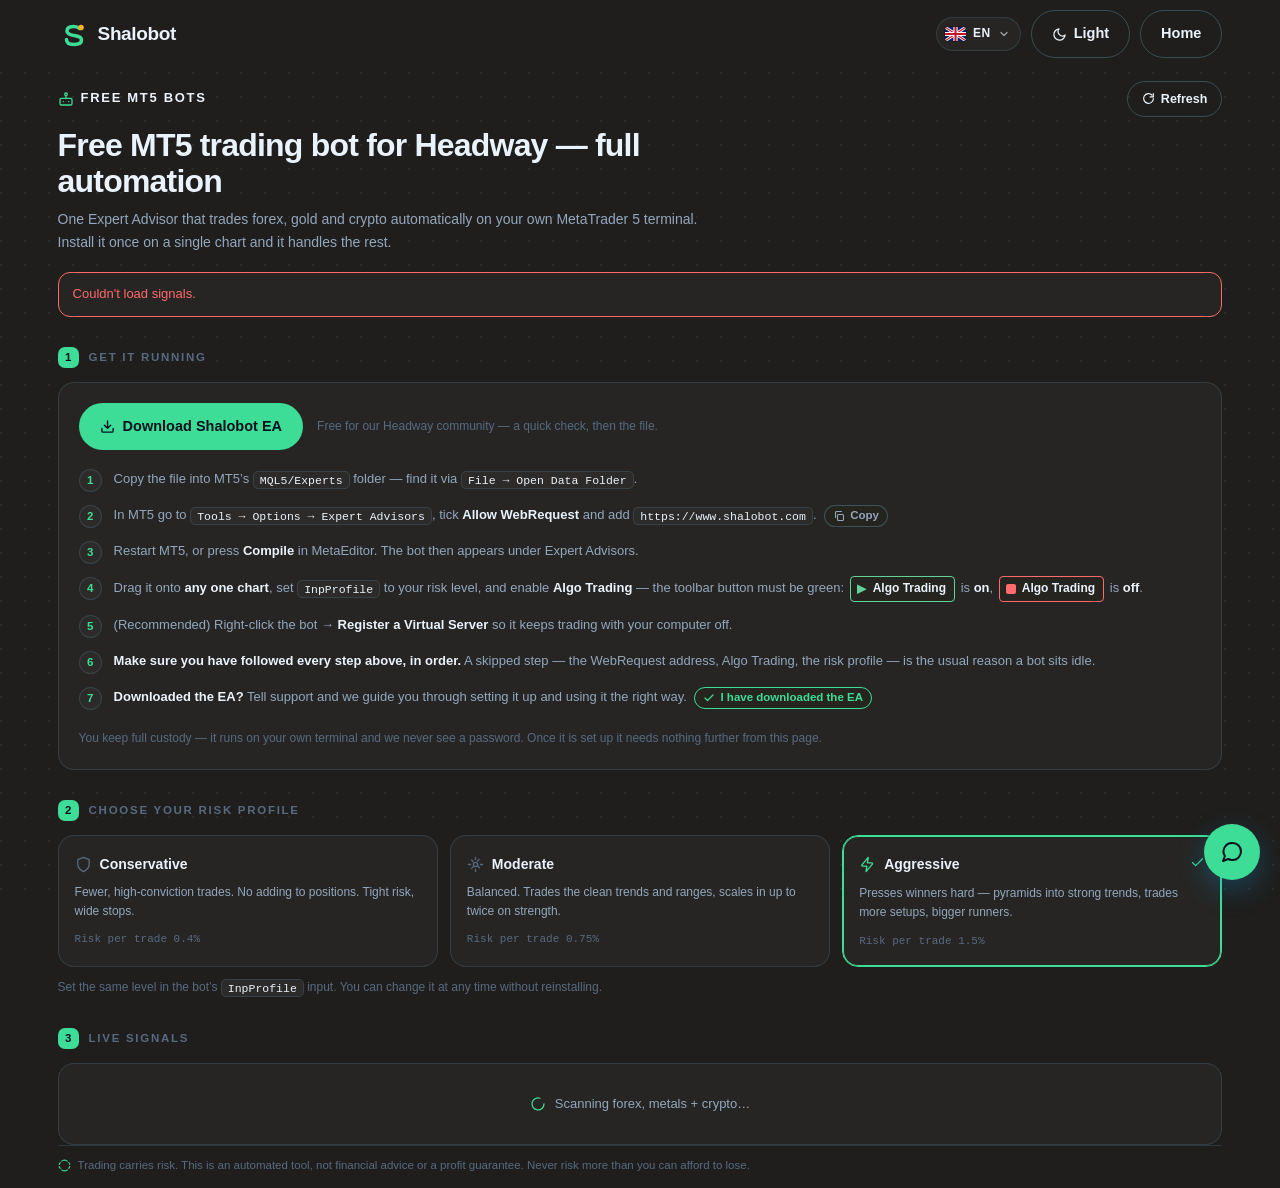
==== dashboard.html @ 55b5d09a "Name and email are enough to send; a decline names the person; downloaded, tell support The phone an" ====
<!doctype html>
<html lang="en">
<head>
<meta charset="utf-8" />
<meta name="viewport" content="width=device-width, initial-scale=1, viewport-fit=cover" />
<title>Free MT5 Trading Bot Download — Forex, Gold &amp; Crypto EA | Shalobot</title>
<meta name="description" content="Get the free Shalobot Expert Advisor for MetaTrader 5: install steps, risk profiles and live forex, gold and crypto signals. Runs on your Headway MT5 account." />
<link rel="canonical" href="https://www.shalobot.com/dashboard" />
<meta property="og:type" content="website" />
<meta property="og:site_name" content="Shalobot" />
<meta property="og:title" content="Free MT5 trading bot download — Shalobot EA" />
<meta property="og:description" content="Install steps, risk profiles and live signals for the free Shalobot Expert Advisor on Headway MT5." />
<meta property="og:url" content="https://www.shalobot.com/dashboard" />
<meta property="og:image" content="https://www.shalobot.com/og.png" />
<meta name="twitter:card" content="summary_large_image" />
<script type="application/ld+json">
{"@context":"https://schema.org","@type":"WebPage","@id":"https://www.shalobot.com/dashboard","url":"https://www.shalobot.com/dashboard","name":"Free MT5 trading bot download — Shalobot EA","isPartOf":{"@id":"https://www.shalobot.com/#site"},"about":{"@id":"https://www.shalobot.com/#app"},"breadcrumb":{"@type":"BreadcrumbList","itemListElement":[{"@type":"ListItem","position":1,"name":"Shalobot","item":"https://www.shalobot.com/"},{"@type":"ListItem","position":2,"name":"Free MT5 bots","item":"https://www.shalobot.com/dashboard"}]}}
</script>
<meta name="theme-color" content="#1F1E1C" />
<link rel="icon" href="/favicon.ico" sizes="48x48" />
<link rel="icon" href="/favicon.svg" type="image/svg+xml" sizes="any" />
<link rel="apple-touch-icon" href="/icons/apple-touch-icon.png" />
<link rel="manifest" href="/manifest.webmanifest" />
<script>
/* Applied before paint: a saved light choice must not flash navy first.
   Navy is the default when nothing has been chosen. */
(function(){try{var t=localStorage.getItem("shalo_theme");
document.documentElement.setAttribute("data-theme",t==="light"?"light":"dark");}catch(e){document.documentElement.setAttribute("data-theme","dark");}})();
</script>
<link rel="stylesheet" href="/styles.css" />
<link rel="stylesheet" href="/mt5/mt5.css" />
<link rel="stylesheet" href="/support.css" />
</head>
<body class="dash">

<header class="nav">
  <div class="bleed nav-inner">
    <a class="brand" href="/">
      <span class="brand-mark" aria-hidden="true">
        <svg viewBox="0 0 64 64" width="32" height="32"><rect width="64" height="64" rx="15" fill="#1F1E1C"/><path d="M17 41c0 8 8 10 15 10s15-2 15-9c0-8-10-8-15-9s-14-2-14-9c0-7 7-9 13-9 5 0 9 1 12 4" fill="none" stroke="#3ddc97" stroke-width="7" stroke-linecap="round" stroke-linejoin="round"/><circle cx="46" cy="17" r="5.5" fill="#ffb020"/></svg>
      </span>
      <span class="brand-name">Shalobot</span>
    </a>
    <div class="perch">
      <button class="btn btn-line theme-b" data-theme-toggle type="button" aria-pressed="true" title="Switch to light">
        <svg viewBox="0 0 24 24" width="15" height="15" fill="none" stroke="currentColor" stroke-width="2" stroke-linecap="round" stroke-linejoin="round" aria-hidden="true"><path d="M21 12.8A9 9 0 1 1 11.2 3a7 7 0 0 0 9.8 9.8z"/></svg>
        <span data-theme-label>Light</span>
      </button>
      <a class="btn btn-line" href="/">Home</a>
    </div>
  </div>
</header>

<main class="bleed dash-main mt5">

  <!-- The eyebrow: where you are, and when the panel below last spoke to the
       market. The refresh button is here rather than beside the signals so it
       stays reachable without scrolling back down. -->
  <div class="mt5-eyebrow">
    <span class="mt5-crumb">
      <svg viewBox="0 0 24 24" width="16" height="16" fill="none" stroke="currentColor" stroke-width="1.9" stroke-linecap="round" stroke-linejoin="round" aria-hidden="true"><rect x="3" y="11" width="18" height="10" rx="2"/><circle cx="12" cy="5" r="2"/><path d="M12 7v4M8 16h.01M16 16h.01"/></svg>
      FREE MT5 BOTS
    </span>
    <div class="mt5-eyebrow-r">
      <span class="mt5-stamp" id="stamp" hidden></span>
      <button class="btn btn-line btn-sm" id="refresh" type="button">
        <svg viewBox="0 0 24 24" width="13" height="13" fill="none" stroke="currentColor" stroke-width="2.2" stroke-linecap="round" stroke-linejoin="round" aria-hidden="true" id="refresh-icon"><path d="M21 12a9 9 0 1 1-2.6-6.4"/><path d="M21 3v6h-6"/></svg>
        Refresh
      </button>
    </div>
  </div>

  <div class="mt5-intro">
    <h1 class="mt5-t">Free MT5 trading bot for Headway — full automation</h1>
    <p class="mt5-lede">
      One Expert Advisor that trades forex, gold and crypto automatically on your own
      MetaTrader 5 terminal. Install it once on a single chart and it handles the rest.
    </p>
  </div>

  <p class="mt5-err" id="err" hidden></p>

  <!-- ── 1 · install ──────────────────────────────────────────────────── -->
  <section class="mt5-sec">
    <div class="mt5-sec-head">
      <span class="mt5-n">1</span>
      <h2 class="mt5-k">Get it running</h2>
    </div>

    <div class="mt5-panel">
      <div class="mt5-get">
        <button class="btn btn-blue" id="get-ea" type="button">
          <svg viewBox="0 0 24 24" width="15" height="15" fill="none" stroke="currentColor" stroke-width="2.2" stroke-linecap="round" stroke-linejoin="round" aria-hidden="true"><path d="M21 15v4a2 2 0 0 1-2 2H5a2 2 0 0 1-2-2v-4M7 10l5 5 5-5M12 15V3"/></svg>
          Download Shalobot EA
        </button>
        <span class="mt5-get-s">Free for our Headway community — a quick check, then the file.</span>
      </div>

      <ol class="mt5-steps">
        <li><span class="mt5-step-n">1</span><span>Copy the file into MT5&rsquo;s <code>MQL5/Experts</code> folder — find it via <code>File → Open Data Folder</code>.</span></li>
        <li><span class="mt5-step-n">2</span><span class="mt5-step-t"><span>In MT5 go to <code>Tools → Options → Expert Advisors</code>, tick <b>Allow WebRequest</b> and add <code>https://www.shalobot.com</code>.</span> <button type="button" class="mt5-copy" data-copy="https://www.shalobot.com" aria-label="Copy the address"><svg viewBox="0 0 24 24" width="12" height="12" fill="none" stroke="currentColor" stroke-width="2.2" stroke-linecap="round" stroke-linejoin="round" aria-hidden="true"><rect x="9" y="9" width="12" height="12" rx="2"/><path d="M5 15V5a2 2 0 0 1 2-2h10"/></svg><span>Copy</span></button></span></li>
        <li><span class="mt5-step-n">3</span><span>Restart MT5, or press <b>Compile</b> in MetaEditor. The bot then appears under Expert Advisors.</span></li>
        <li><span class="mt5-step-n">4</span><span>Drag it onto <b>any one chart</b>, set <code>InpProfile</code> to your risk level, and enable <b>Algo Trading</b> — the toolbar button must be green: <span class="algo algo-on"><i></i>Algo Trading</span> is <b>on</b>, <span class="algo algo-off"><i></i>Algo Trading</span> is <b>off</b>.</span></li>
        <li><span class="mt5-step-n">5</span><span>(Recommended) Right-click the bot → <b>Register a Virtual Server</b> so it keeps trading with your computer off.</span></li>
        <li><span class="mt5-step-n">6</span><span><b>Make sure you have followed every step above, in order.</b> A skipped step — the WebRequest address, Algo Trading, the risk profile — is the usual reason a bot sits idle.</span></li>
        <li><span class="mt5-step-n">7</span><span class="mt5-step-t"><span><b>Downloaded the EA?</b> Tell support and we guide you through setting it up and using it the right way.</span> <button type="button" class="mt5-copy mt5-downloaded" id="downloadedBtn"><svg viewBox="0 0 24 24" width="12" height="12" fill="none" stroke="currentColor" stroke-width="2.4" stroke-linecap="round" stroke-linejoin="round" aria-hidden="true"><path d="M20 6 9 17l-5-5"/></svg><span>I have downloaded the EA</span></button></span></li>
      </ol>

      <p class="mt5-note">
        You keep full custody — it runs on your own terminal and we never see a
        password. Once it is set up it needs nothing further from this page.
      </p>
    </div>
  </section>

  <!-- ── 2 · risk ─────────────────────────────────────────────────────── -->
  <section class="mt5-sec">
    <div class="mt5-sec-head">
      <span class="mt5-n">2</span>
      <h2 class="mt5-k">Choose your risk profile</h2>
    </div>

    <div class="mt5-profiles" id="profiles"></div>

    <p class="mt5-note mt5-note--loose">
      Set the same level in the bot&rsquo;s <code>InpProfile</code> input. You can change it
      at any time without reinstalling.
    </p>
  </section>

  <!-- ── 3 · signals ──────────────────────────────────────────────────── -->
  <section class="mt5-sec">
    <div class="mt5-sec-head">
      <span class="mt5-n">3</span>
      <h2 class="mt5-k">Live signals</h2>
      <span class="mt5-meta" id="sig-meta"></span>
    </div>

    <div id="signals"></div>
    <div id="aside"></div>
  </section>

  <div class="dash-foot">
    <p class="disclaimer mt5-disc">
      <svg viewBox="0 0 24 24" width="13" height="13" fill="none" stroke="currentColor" stroke-width="2" stroke-linecap="round" aria-hidden="true"><path d="M10.1 2.2a10 10 0 0 1 3.8 0M2.2 10.1a10 10 0 0 1 1.9-3.3M2.2 13.9a10 10 0 0 0 1.9 3.3M10.1 21.8a10 10 0 0 0 3.8 0M21.8 13.9a10 10 0 0 1-1.9 3.3M21.8 10.1a10 10 0 0 0-1.9-3.3M6.8 20a10 10 0 0 0 3.3 1.8M17.2 20a10 10 0 0 1-3.3 1.8M6.8 4a10 10 0 0 1 3.3-1.8M17.2 4a10 10 0 0 0-3.3-1.8"/></svg>
      Trading carries risk. This is an automated tool, not financial advice or a profit
      guarantee. Never risk more than you can afford to lose.
    </p>
  </div>

</main>


<!-- ── the access sheet ────────────────────────────────────────────────────
     The EA is free but not public: it runs on our engine's signals, so it
     goes to people who came to Headway through us. One form asks for the MT5
     login that proves that, the answer comes back in the support bubble, and
     the code it carries unlocks the download — on this browser only. -->
<div class="ea-root" id="eaRoot" hidden role="dialog" aria-modal="true" aria-label="Get the Shalobot EA">
  <div class="ea">
    <header class="ea-head">
      <div class="ea-head-t">
        <span class="ea-eyebrow">MT5 · Shalobot EA</span>
        <h2>Get the Shalobot EA</h2>
      </div>
      <button type="button" class="ea-x" id="eaClose" aria-label="Close">
        <svg viewBox="0 0 24 24" width="16" height="16" fill="none" stroke="currentColor" stroke-width="2.2" stroke-linecap="round" stroke-linejoin="round"><path d="M18 6 6 18M6 6l12 12"/></svg>
      </button>
    </header>

    <ol class="ea-track" id="eaTrack" aria-hidden="true">
      <li data-k="form"><i></i>Your details</li>
      <li data-k="sent"><i></i>We check</li>
      <li data-k="done"><i></i>Download</li>
    </ol>

    <div class="ea-body">
      <section id="eaForm">
        <p class="ea-lede">The EA is free for Shalobot&rsquo;s own Headway community. Give the <b>exact full name and email you registered with at Headway</b> — that is how we match you against our partner list and send your download code — and a number we can guide you on after the download.</p>

        <div class="ea-acct ea-acct--hw">
          <div class="ea-acct-l">
            <span>No Headway MT5 account yet? Open one through our link.</span>
            <span class="ea-bonus"><svg viewBox="0 0 24 24" width="14" height="14" fill="none" stroke="currentColor" stroke-width="2.2" stroke-linecap="round" stroke-linejoin="round" aria-hidden="true"><path d="M20 12v10H4V12M2 7h20v5H2zM12 22V7M12 7H7.5a2.5 2.5 0 0 1 0-5C11 2 12 7 12 7zM12 7h4.5a2.5 2.5 0 0 0 0-5C13 2 12 7 12 7z"/></svg>Claim $150 + a 50% deposit bonus</span>
            <a class="ea-mt5" href="https://headway.partners/user/signup?hwp=8abf6d" target="_blank" rel="noopener noreferrer sponsored">
              <span class="ea-hw">headway</span>
              <span>Create account</span>
              <svg viewBox="0 0 24 24" width="12" height="12" fill="none" stroke="currentColor" stroke-width="2.2" stroke-linecap="round" stroke-linejoin="round"><path d="M15 3h6v6M10 14 21 3M18 13v6a2 2 0 0 1-2 2H5a2 2 0 0 1-2-2V8a2 2 0 0 1 2-2h6"/></svg>
            </a>
            <small>Opening it through this link places the account under our partner group — that is what we check. Then come back here with the name and email you registered.</small>
          </div>
          <a class="ea-qr" href="https://headway.partners/user/signup?hwp=8abf6d" target="_blank" rel="noopener noreferrer sponsored" aria-label="Scan to open a Headway account">
            <img src="/logos/headway-signup-qr.svg" alt="QR code — open a Headway MT5 account through the Shalobot link" width="84" height="84" />
            <span>or scan</span>
          </a>
        </div>

        <div id="eaFields">
          <div class="ea-two">
            <label class="ea-f"><span>Name — as registered at Headway</span><input class="field" id="eaName" placeholder="Full name" autocomplete="name" /></label>
            <label class="ea-f"><span>Email — as registered at Headway</span><input class="field" id="eaMail" type="email" placeholder="you@email.com" autocomplete="email" /></label>
          </div>
          <div class="ea-f">
            <span>Phone number</span>
            <div class="phone" id="phoneWrap">
              <button type="button" class="cc" id="ccBtn" aria-haspopup="listbox" aria-expanded="false" aria-label="Country code">
                <span class="cc-flag" id="ccFlag"></span>
                <span class="cc-code" id="ccCode">+</span>
                <svg viewBox="0 0 24 24" width="12" height="12" fill="none" stroke="currentColor" stroke-width="2.4" stroke-linecap="round" stroke-linejoin="round" aria-hidden="true"><path d="m6 9 6 6 6-6"/></svg>
              </button>
              <input class="field" id="eaPhone" type="tel" inputmode="tel" placeholder="712 345 678" autocomplete="tel-national" />
              <div class="cc-pop" id="ccPop" hidden>
                <input class="cc-search" id="ccSearch" placeholder="Search country or code" autocomplete="off" spellcheck="false" />
                <ul class="cc-list" id="ccList" role="listbox"></ul>
              </div>
            </div>
            <small>The number we reach you on after the download, to guide you through setting the EA up and using it the right way.</small>
          </div>
          <div class="ea-f">
            <span>Where should we contact you?</span>
            <div class="chan" role="radiogroup" aria-label="Contact channel">
              <button type="button" class="chan-b" data-chan="whatsapp" role="radio" aria-checked="false">
                <svg viewBox="0 0 24 24" width="18" height="18" aria-hidden="true"><path fill="#25D366" d="M12 2a10 10 0 0 0-8.6 15.1L2 22l5.1-1.3A10 10 0 1 0 12 2z"/><path fill="#fff" d="M9.2 7.4c-.2-.5-.4-.5-.6-.5h-.5c-.2 0-.5.1-.7.3-.3.3-1 1-1 2.4s1 2.8 1.2 3c.1.2 2 3.2 5 4.4 2.5 1 3 .8 3.5.7.5-.1 1.7-.7 1.9-1.4.2-.7.2-1.2.2-1.4-.1-.1-.3-.2-.6-.3l-2-1c-.3-.1-.5-.1-.7.1-.2.3-.8 1-1 1.2-.2.2-.3.2-.6.1-.3-.2-1.2-.5-2.3-1.5-.9-.8-1.5-1.7-1.6-2-.2-.3 0-.5.1-.6l.4-.5.3-.5c.1-.2 0-.4 0-.5l-1-2.2z"/></svg>
                <span>WhatsApp</span>
              </button>
              <button type="button" class="chan-b" data-chan="telegram" role="radio" aria-checked="false">
                <svg viewBox="0 0 24 24" width="18" height="18" aria-hidden="true"><circle cx="12" cy="12" r="10" fill="#2AABEE"/><path fill="#fff" d="M6.1 11.7l9.3-3.6c.4-.2.8.1.7.7l-1.6 7.4c-.1.5-.4.6-.8.4l-2.3-1.7-1.1 1.1c-.1.1-.2.2-.5.2l.2-2.4 4.3-3.9c.2-.2 0-.3-.3-.1l-5.3 3.3-2.3-.7c-.5-.2-.5-.5.1-.7z"/></svg>
                <span>Telegram</span>
              </button>
            </div>
            <small>On that number. We show you exactly how to use the EA so you start the right way.</small>
          </div>
          <p class="ea-limit" id="eaLimit" hidden>You have sent this three times. Wait for our reply in the support window — it unlocks sending again.</p>
          <button type="button" class="btn btn-blue ea-send" id="eaSend" disabled>
            <svg viewBox="0 0 24 24" width="15" height="15" fill="none" stroke="currentColor" stroke-width="2.2" stroke-linecap="round" stroke-linejoin="round"><path d="M20 13c0 5-3.5 7.5-7.66 8.95a1 1 0 0 1-.67-.01C7.5 20.5 4 18 4 13V6a1 1 0 0 1 1-1c2 0 4.5-1.2 6.24-2.72a1.17 1.17 0 0 1 1.52 0C14.51 3.81 17 5 19 5a1 1 0 0 1 1 1z"/><path d="m9 12 2 2 4-4"/></svg>
            Send for checking
          </button>
        </div>

        <!-- After sending, the three fields fold into one line. -->
        <div class="ea-summary" id="eaSummary" hidden>
          <div class="ea-summary-t"><b id="eaSumId"></b><span id="eaSumWho"></span></div>
          <button type="button" class="ea-link" id="eaEdit">Edit</button>
        </div>
        <div class="ea-sent" id="eaSent" hidden>
          <svg viewBox="0 0 24 24" width="15" height="15" fill="none" stroke="currentColor" stroke-width="2.4" stroke-linecap="round" stroke-linejoin="round"><path d="M20 6 9 17l-5-5"/></svg>
          <div class="ea-sent-b">
            <span><b>Sent.</b> We are checking your details against our Headway partner list now. Your code arrives in the <b>support window</b> at the corner of this page — keep it open, the reply lands there.</span>
            <button type="button" class="ea-link" id="eaWaitOpen">While you wait: the bonus and the community →</button>
          </div>
        </div>

        <div class="ea-code" id="eaCodeWrap">
          <button type="button" class="ea-link ea-code-toggle" id="eaHaveCode">Already have a code?</button>
          <div class="ea-code-f" id="eaCodeField" hidden>
            <label class="ea-f">
              <span>Download code</span>
              <div class="ea-row">
                <input class="field ea-code-in" id="eaCode" placeholder="SHALO-XXXX-XXXX" autocomplete="off" spellcheck="false" />
                <button type="button" class="btn btn-solid" id="eaRedeem" disabled>
                  <svg viewBox="0 0 24 24" width="15" height="15" fill="none" stroke="currentColor" stroke-width="2.2" stroke-linecap="round" stroke-linejoin="round"><path d="M21 15v4a2 2 0 0 1-2 2H5a2 2 0 0 1-2-2v-4M7 10l5 5 5-5M12 15V3"/></svg>
                  Download
                </button>
              </div>
              <small>Your code works only on this browser.</small>
            </label>
          </div>
        </div>

        <p class="ea-err" id="eaErr" hidden></p>
      </section>

      <section class="ea-done" id="eaDone" hidden>
        <span class="ea-done-ico">
          <svg viewBox="0 0 24 24" width="24" height="24" fill="none" stroke="currentColor" stroke-width="2.6" stroke-linecap="round" stroke-linejoin="round"><path d="M20 6 9 17l-5-5"/></svg>
        </span>
        <h3>Downloaded</h3>
        <p><code>ShalobotMT5.mq5</code> is in your downloads. Follow the install steps on this page next. It works only on the Headway account we approved — any other account receives wrong data. Keep your code; it works again on this browser if you ever need the file back.</p>
        <button type="button" class="btn btn-blue" id="eaDoneClose">Done</button>
      </section>
    </div>
  </div>
</div>

<!-- ── while you wait ─────────────────────────────────────────────────────
     Opens the moment a request is sent. Three doors: the Headway bonus to
     claim now, and the two channels where the community lives. -->
<div class="wait-root" id="waitRoot" hidden role="dialog" aria-modal="true" aria-label="While you wait">
  <div class="wait">
    <button type="button" class="wait-x" id="waitClose" aria-label="Close">
      <svg viewBox="0 0 24 24" width="16" height="16" fill="none" stroke="currentColor" stroke-width="2.2" stroke-linecap="round" stroke-linejoin="round"><path d="M18 6 6 18M6 6l12 12"/></svg>
    </button>
    <span class="wait-ico">
      <svg viewBox="0 0 24 24" width="22" height="22" fill="none" stroke="currentColor" stroke-width="2.4" stroke-linecap="round" stroke-linejoin="round"><path d="M20 6 9 17l-5-5"/></svg>
    </span>
    <h3>Sent — we are checking now</h3>
    <p>Your code lands in the support window. While you wait:</p>
    <div class="wait-list">
      <a class="wait-b wait-b--bonus" href="https://headway.partners/user/signup?hwp=8abf6d" target="_blank" rel="noopener noreferrer sponsored"><svg viewBox="0 0 24 24" width="18" height="18" fill="none" stroke="currentColor" stroke-width="2.2" stroke-linecap="round" stroke-linejoin="round" aria-hidden="true"><path d="M20 12v10H4V12M2 7h20v5H2zM12 22V7M12 7H7.5a2.5 2.5 0 0 1 0-5C11 2 12 7 12 7zM12 7h4.5a2.5 2.5 0 0 0 0-5C13 2 12 7 12 7z"/></svg><span><b>Claim $150 + a 50% deposit bonus</b><small>While you wait for approval, make sure you have claimed it</small></span></a>
      <a class="wait-b" href="https://whatsapp.com/channel/0029Vb6sxFG9xVJWbyIwL110" target="_blank" rel="noopener noreferrer"><svg viewBox="0 0 24 24" width="18" height="18" aria-hidden="true"><path fill="#25D366" d="M12 2a10 10 0 0 0-8.6 15.1L2 22l5.1-1.3A10 10 0 1 0 12 2z"/><path fill="#fff" d="M9.2 7.4c-.2-.5-.4-.5-.6-.5h-.5c-.2 0-.5.1-.7.3-.3.3-1 1-1 2.4s1 2.8 1.2 3c.1.2 2 3.2 5 4.4 2.5 1 3 .8 3.5.7.5-.1 1.7-.7 1.9-1.4.2-.7.2-1.2.2-1.4-.1-.1-.3-.2-.6-.3l-2-1c-.3-.1-.5-.1-.7.1-.2.3-.8 1-1 1.2-.2.2-.3.2-.6.1-.3-.2-1.2-.5-2.3-1.5-.9-.8-1.5-1.7-1.6-2-.2-.3 0-.5.1-.6l.4-.5.3-.5c.1-.2 0-.4 0-.5l-1-2.2z"/></svg><span><b>WhatsApp channel</b><small>Join the community</small></span></a>
      <a class="wait-b" href="https://t.me/magicabofficialchannel" target="_blank" rel="noopener noreferrer"><svg viewBox="0 0 24 24" width="18" height="18" aria-hidden="true"><circle cx="12" cy="12" r="10" fill="#2AABEE"/><path fill="#fff" d="M6.1 11.7l9.3-3.6c.4-.2.8.1.7.7l-1.6 7.4c-.1.5-.4.6-.8.4l-2.3-1.7-1.1 1.1c-.1.1-.2.2-.5.2l.2-2.4 4.3-3.9c.2-.2 0-.3-.3-.1l-5.3 3.3-2.3-.7c-.5-.2-.5-.5.1-.7z"/></svg><span><b>Telegram channel</b><small>Join the community</small></span></a>
    </div>
    <button type="button" class="btn btn-line wait-done" id="waitDone">Back to the request</button>
  </div>
</div>

<script>
  // The access code arrives as a support reply, so the bubble on this page is
  // where it lands.
  window.SHALO_SUPPORT_SOURCE = "MT5 bots";
  window.SHALO_SUPPORT_GREETING = "ask us anything about the Shalobot EA or your Headway account. Tell us what happened and what you expected.";
</script>
<script src="/mt5/mt5.js"></script>
<script src="/countries-dial.js" defer></script>
<script src="/mt5/access.js" defer></script>
<script src="/i18n/i18n.js"></script>
<script src="/theme.js"></script>
<script src="/support.js" defer></script>
</body>
</html>
---- styles.css ----
/* ══════════════════════════════════════════════════════════════════════
   Shalobot — the site

   Flat by design: every colour is a solid value. There is not a single
   gradient in this file — no linear-gradient, no radial-gradient, no
   gradient text. Depth comes from solid surfaces, 1px borders and
   spacing instead.

   Full-bleed: content runs to the edges of the viewport with a padding
   gutter, so nothing is boxed into a narrow centred column.
   ══════════════════════════════════════════════════════════════════════ */

/* ── Theme ──────────────────────────────────────────────────────────────
   Navy is the default; light is one class away: everything below is a token, so the palette swaps and
   nothing else moves.

   data-theme on <html> wins over the system preference, because a person
   who has pressed the button has said what they want.                     */

:root {
  /* Surfaces — four flat steps from the page up to a raised card. Light mode
     is the alternative here; Shalobot is navy first. */
  --base:      #f4f6f9;
  --raise:     #ffffff;
  --surface:   #ffffff;
  --surface-2: #eef2f6;

  --line:      #dfe5ec;
  --line-hi:   #c9d2dd;

  --ink:       #0f172a;
  --ink-muted: #526175;
  --ink-faint: #7f8c9e;

  /* Mint is the action colour, amber the accent; both deep enough here to
     carry their text on a light page. */
  --pink:      #b45f00;
  --pink-hi:   #955000;
  --blue:      #0d8f62;
  --blue-hi:   #0a7852;
  --ok:        #0d8f62;
  --real:      #0d8f62;
  --real-tint: rgba(13, 143, 98, 0.10);
  --danger:    #d92d20;
  --amber:     #b45f00;
  --violet:    #6d3bd8;
  --teal:      #0f7f8a;
  --code:      #0369a1;

  --on-accent: #ffffff;
  --ring:      rgba(0, 0, 0, 0.45);

  --dots: url("data:image/svg+xml,%3Csvg xmlns='http://www.w3.org/2000/svg' width='24' height='24'%3E%3Ccircle cx='1' cy='1' r='1' fill='%230369a1' fill-opacity='0.12'/%3E%3C/svg%3E");
  --alt-tint: rgba(0, 0, 0, 0.025);

  --gutter:    clamp(20px, 4.5vw, 72px);
  --radius:    16px;
  --radius-sm: 12px;
}

:root[data-theme="dark"] {
  /* Clunoid Trading's ground, exactly: the warm charcoal #1F1E1C, its solid
     panel #26241f, and its sky-blue hairlines at .14 — nothing navy. */
  --base:      #1F1E1C;
  --raise:     #26241f;
  --surface:   #262523;
  --surface-2: #2c2b29;

  --line:      rgba(125, 211, 252, 0.14);
  --line-hi:   rgba(125, 211, 252, 0.26);

  --ink:       #eaf2fb;
  --ink-muted: #93a7bd;
  --ink-faint: #586a80;

  --pink:      #ffb020;
  --pink-hi:   #ffc24d;
  --blue:      #3ddc97;
  --blue-hi:   #5fe6ab;
  --ok:        #3ddc97;
  --real:      #3ddc97;
  --real-tint: rgba(61, 220, 151, 0.14);
  --danger:    #ff6a6a;
  --amber:     #ffb020;
  --violet:    #b794ff;
  --teal:      #4fd1c5;
  --code:      #7dd3fc;

  /* Mint and amber sit on charcoal and carry dark text. */
  --on-accent: #04121f;
  --ring:      rgba(255, 255, 255, 0.55);

  /* The same dotted ground as Clunoid Trading: sky-blue dots at a tenth, on a
     24px grid. */
  --dots: url("data:image/svg+xml,%3Csvg xmlns='http://www.w3.org/2000/svg' width='24' height='24'%3E%3Ccircle cx='1' cy='1' r='1' fill='%237dd3fc' fill-opacity='0.10'/%3E%3C/svg%3E");
  --alt-tint: rgba(255, 255, 255, 0.026);
}

* { box-sizing: border-box; }

html {
  scroll-behavior: smooth;
  scroll-padding-top: 76px; /* anchors clear the fixed nav */
  -webkit-text-size-adjust: 100%;
}

body {
  margin: 0;
  color: var(--ink);
  /* Dotted ground. The dots are an SVG tile of solid circles rather than a
     radial-gradient, so the page keeps its no-gradient rule. `fixed` pins the
     grid to the viewport, so it never scrolls out of register or stretches —
     the tile is a constant 26px at every screen size, which is why this needs
     no breakpoints. */
  background-color: var(--base);
  background-image: var(--dots);
  background-size: 24px 24px;
  background-attachment: fixed;
  font-family: Inter, "Segoe UI", -apple-system, BlinkMacSystemFont, Roboto, Helvetica, Arial, sans-serif;
  font-size: 16px;
  line-height: 1.6;
  -webkit-font-smoothing: antialiased;
  overflow-x: hidden;
}

img { max-width: 100%; height: auto; display: block; }
a { color: inherit; text-decoration: none; }
h1, h2, h3 { margin: 0; line-height: 1.1; letter-spacing: -0.025em; }
p { margin: 0; }
ul, ol, dl { margin: 0; padding: 0; list-style: none; }

/* Full width, gutter only — no max-width, so the page fills the screen. */
.bleed { width: 100%; padding-inline: var(--gutter); }

/* ── Home dashboard ─────────────────────────────────────────────────────── */

/* A column the height of the window, so the footer sits at the bottom of the
   screen rather than floating with dead ground beneath it, and so the grid
   inside can be told to take whatever is left over. */
.dash { display: flex; flex-direction: column; min-height: 100svh; }

/* Clearing the fixed header and no more. The nav is 68px, so that plus a
   breath is the whole requirement — clamp(84px, 9vh, 100px) was clearing a bar
   that is 68px tall and spending the difference on nothing, and 56px of bottom
   padding on a laptop is most of a tile.

   `flex: 1` so this takes the height the header leaves, and a column so the
   grid inside it can be handed the remainder. */
.dash-main {
  flex: 1;
  display: flex;
  flex-direction: column;
  padding-top: calc(68px + clamp(10px, 1.4vh, 18px));
  padding-bottom: clamp(10px, 1.4vh, 16px);
}
.dash-title {
  margin-bottom: clamp(10px, 1.3vw, 14px);
  font-size: clamp(1.45rem, 2.4vw, 1.8rem);
  font-weight: 700;
}

/* The real balance, perched top right in the nav. */
.perch { display: flex; align-items: center; gap: 10px; margin-left: auto; }
.perch-v {
  font-size: clamp(0.95rem, 1.8vw, 1.15rem);
  font-weight: 700;
  letter-spacing: -0.02em;
  font-variant-numeric: tabular-nums;
  white-space: nowrap;
  /* The same ink as the Real balance in the portfolio below it. It is the
     same money, in both modes, and two colours for one figure read as two
     figures. */
  color: var(--real);
}


/* Real vs demo. Blue is the live account; the demo is deliberately quieter so
   the two can never be mistaken for one another at a glance. */
.badge {
  padding: 5px 12px;
  font: inherit;
  font-size: 11px;
  font-weight: 700;
  text-transform: uppercase;
  letter-spacing: 0.09em;
  color: var(--blue);
  background: transparent;
  border: 1px solid var(--blue);
  border-radius: 999px;
  cursor: pointer;
  user-select: none;
  white-space: nowrap;
  transition: color 0.18s ease, border-color 0.18s ease;
}
.badge:hover { color: var(--blue-hi); border-color: var(--blue-hi); }

/* The two things you can actually do from here. */
/* Three across rather than two and a stray, and each one the size of the
   thing it is — a link with a name and a line under it. They were card-sized
   before, which made a dashboard of three links look like a whole page. */
.tiles {
  display: grid;
  grid-template-columns: repeat(auto-fit, minmax(min(100%, 200px), 1fr));
  gap: 10px;
  margin-bottom: 18px;
}
.tile {
  display: grid;
  gap: 4px;
  padding: 16px 16px 18px;
  background: var(--surface);
  border: 1px solid var(--line);
  border-radius: var(--radius-sm);
  transition: border-color 0.18s ease, background 0.18s ease;
}
.tile:hover { background: var(--surface-2); border-color: var(--line-hi); }
.tile-icon {
  display: grid;
  place-items: center;
  width: 32px; height: 32px;
  margin-bottom: 8px;
  background: var(--surface-2);
  border: 1px solid var(--line-hi);
  border-radius: 9px;
}
.tile-icon svg { width: 17px; height: 17px; }
.tile-h { display: flex; align-items: center; gap: 8px; flex-wrap: wrap; }
.tile-t { font-size: 0.95rem; font-weight: 650; }
.tile-s { font-size: 0.82rem; line-height: 1.5; color: var(--ink-muted); }

/* What the tile actually is. Outlined rather than filled, so it labels the
   heading without competing with it. */
.tag-bot {
  padding: 3px 9px;
  font-size: 10px;
  font-weight: 700;
  text-transform: uppercase;
  letter-spacing: 0.09em;
  color: var(--blue);
  border: 1px solid var(--blue);
  border-radius: 999px;
  white-space: nowrap;
}

/* The MetaTrader mark is a WIDE wordmark, not a square glyph. Squeezed into
   the 42px icon box it came out 24x4 and unreadable, so this tile's box grows
   to fit the logo instead of the logo shrinking to fit the box. */
.tile--logo .tile-icon { width: auto; min-width: 32px; padding: 0 10px; }
.tile-logo { height: 15px; width: auto; max-width: 130px; object-fit: contain; }

/* The MetaTrader wordmark ships white, which disappears on the light theme.
   Two files, one per ground; the theme picks which one is painted. */
.tile-logo--pale { display: none; }
:root[data-theme="dark"] .tile-logo--ink { display: none; }
:root[data-theme="dark"] .tile-logo--pale { display: block; }

/* A blank canvas for a page that has not been built yet. */

/* ── Detail sheet ───────────────────────────────────────────────────────── */

.sheet { position: fixed; inset: 0; z-index: 90; display: grid; place-items: center; padding: 20px; }
.sheet[hidden] { display: none; }
.sheet-back { position: absolute; inset: 0; background: rgba(0, 0, 0, 0.62); opacity: 0; transition: opacity 0.2s ease; }
.sheet.is-in .sheet-back { opacity: 1; }

.sheet-card {
  position: relative;
  width: min(100%, 480px);
  max-height: min(84vh, 680px);
  overflow-y: auto;
  padding: clamp(22px, 3vw, 28px);
  background: var(--surface);
  border: 1px solid var(--line-hi);
  border-radius: var(--radius);
  opacity: 0;
  transform: translateY(10px) scale(0.985);
  transition: opacity 0.2s ease, transform 0.2s ease;
}
.sheet.is-in .sheet-card { opacity: 1; transform: none; }

.sheet-head { display: flex; align-items: flex-start; justify-content: space-between; gap: 16px; }
.sheet-k {
  font-size: 11px;
  font-weight: 600;
  text-transform: uppercase;
  letter-spacing: 0.14em;
  color: var(--ink-faint);
}
.sheet-t { margin-top: 6px; font-size: 1.2rem; font-weight: 700; }
.sheet-x {
  flex: none;
  display: grid;
  place-items: center;
  width: 34px; height: 34px;
  color: var(--ink-muted);
  background: transparent;
  border: 1px solid var(--line);
  border-radius: 10px;
  cursor: pointer;
  transition: color 0.18s ease, border-color 0.18s ease;
}
.sheet-x:hover { color: var(--ink); border-color: var(--line-hi); }

.sheet-body { margin-top: 20px; }
.sheet-who { font-size: 14px; font-weight: 650; margin-bottom: 16px; }
.sheet-note { margin-top: 18px; font-size: 12.5px; line-height: 1.55; color: var(--ink-faint); }
.sheet-note strong { color: var(--ink-muted); font-weight: 650; }
.sheet-foot { margin-top: 22px; padding-top: 18px; border-top: 1px solid var(--line); }

/* The two answers on the connect card, each the full width of it: this is a
   choice between them, not a main action with an afterthought beside it. */
.choice-actions { display: grid; gap: 10px; margin-top: 22px; }
.choice-actions .btn { width: 100%; }

.grp + .grp { margin-top: 18px; }
.grp-t {
  font-size: 11px;
  font-weight: 700;
  text-transform: uppercase;
  letter-spacing: 0.12em;
  color: var(--ink-faint);
  margin-bottom: 6px;
}

/* The Real group carries the account's own colour: a coloured pill on the
   title and the balance in the same ink, so the row that is actual money is
   the one the eye lands on. Demo stays quiet. Same in practice mode — the
   figure changes, the emphasis does not. */
.grp--real .grp-t {
  display: inline-flex; align-items: center; gap: 6px;
  padding: 3px 9px; border-radius: 999px;
  background: var(--real-tint); color: var(--real);
}
.grp--real .grp-t::before {
  content: ""; width: 6px; height: 6px; border-radius: 999px;
  background: var(--real); box-shadow: 0 0 0 3px var(--real-tint);
}
.grp--real .acct-bal { color: var(--real); font-weight: 750; }

/* Every account: kind, id, balance — the figures line up down the right. */
.accts { border-top: 1px solid var(--line); }
.acct {
  display: grid;
  grid-template-columns: auto 1fr auto;
  align-items: baseline;
  gap: 10px;
  padding: 10px 0;
  border-bottom: 1px solid var(--line);
  font-size: 13px;
}
.acct:last-child { border-bottom: 0; }
.acct-kind {
  padding: 3px 8px;
  font-size: 10px;
  font-weight: 700;
  text-transform: uppercase;
  letter-spacing: 0.07em;
  color: var(--ink-faint);
  background: var(--surface-2);
  border-radius: 6px;
}
.acct-id { color: var(--ink-muted); font-variant-numeric: tabular-nums; overflow-wrap: anywhere; }
.acct-bal { font-weight: 650; font-variant-numeric: tabular-nums; white-space: nowrap; }
.acct--none { display: block; color: var(--ink-faint); }

/* The one link that stays on the page. */
.notice-go {
  display: inline-flex;
  align-items: center;
  gap: 6px;
  padding: 11px 18px;
  font-size: 13.5px;
  font-weight: 600;
  color: var(--blue);
  border: 1px solid var(--line-hi);
  border-radius: 999px;
  transition: color 0.18s ease, border-color 0.18s ease, background 0.18s ease;
}
.notice-go:hover { color: var(--blue-hi); border-color: var(--blue); background: var(--surface); }

/* ── Flash messages ─────────────────────────────────────────────────────── */

.flash {
  display: inline-flex;
  align-items: center;
  gap: 9px;
  margin-bottom: 20px;
  padding: 10px 16px;
  font-size: 13.5px;
  font-weight: 600;
  border-radius: 999px;
  border: 1px solid;
  opacity: 0;
  transform: translateY(-6px);
  transition: opacity 0.3s ease, transform 0.3s ease;
}
.flash.is-in { opacity: 1; transform: none; }
.flash[hidden] { display: none; }
.flash--ok { color: var(--ok); border-color: var(--ok); background: var(--surface); }

/* On the landing page the flash is a failure, and floats over the page. */
.flash--error {
  position: fixed;
  left: 50%;
  bottom: 24px;
  z-index: 80;
  transform: translate(-50%, 8px);
  color: var(--pink);
  border-color: var(--pink);
  background: var(--surface);
  max-width: calc(100vw - 40px);
  text-align: center;
}
.flash--error.is-in { transform: translate(-50%, 0); }

/* ── Buttons ────────────────────────────────────────────────────────── */

.btn {
  display: inline-flex;
  align-items: center;
  justify-content: center;
  border: 1px solid transparent;
  border-radius: 999px;
  padding: 11px 20px;
  font: inherit;
  font-size: 14.5px;
  font-weight: 600;
  white-space: nowrap;
  cursor: pointer;
  /* Explicit, because a <button> defaults to the OS button face — without
     this, .btn-line renders as a white pill instead of an outline. */
  background: transparent;
  color: var(--ink);
  transition: background 0.18s ease, border-color 0.18s ease, color 0.18s ease;
}
.btn-lg { padding: 14px 28px; font-size: 15.5px; }

/* Two bright solid fills, equal weight — pink for "free", blue to start. */
.btn-solid { background: var(--pink); color: var(--on-accent); }
.btn-solid:hover { background: var(--pink-hi); }

.btn-blue { background: var(--blue); color: var(--on-accent); }
.btn-blue:hover { background: var(--blue-hi); }

.btn-line { border-color: var(--line-hi); color: var(--ink); }
.btn-line:hover { background: var(--surface); border-color: #45454f; }


/* ── Nav ────────────────────────────────────────────────────────────── */

.nav {
  position: fixed;
  top: 0; left: 0; right: 0;
  z-index: 50;
  background: var(--base);
  border-bottom: 1px solid transparent;
  transition: border-color 0.2s ease;
}
.nav.is-stuck { border-bottom-color: var(--line); }

.nav-inner { display: flex; align-items: center; gap: 20px; height: 68px; }

.brand { display: inline-flex; align-items: center; gap: 10px; }
.brand-mark { display: block; width: 30px; height: 30px; flex: none; }
.brand-name { font-size: 19px; font-weight: 700; letter-spacing: -0.02em; }

.nav-cta { display: flex; gap: 8px; margin-left: auto; }

/* ── Hero ───────────────────────────────────────────────────────────── */

.hero { padding-top: clamp(104px, 13vh, 148px); border-bottom: 1px solid var(--line); }

.hero-inner {
  display: grid;
  /* Copy takes the room it needs; the panel is a fixed-ish companion.
     Below 1040px they stack (see the breakpoint). */
  grid-template-columns: minmax(0, 1.35fr) minmax(0, 1fr);
  gap: clamp(32px, 5vw, 72px);
  align-items: center;
  padding-bottom: clamp(48px, 7vh, 84px);
}

.hero-copy { display: grid; gap: 22px; justify-items: start; }

.kicker {
  display: inline-flex;
  align-items: center;
  gap: 9px;
  padding: 6px 14px;
  font-size: 13px;
  font-weight: 500;
  color: var(--ink-muted);
  background: var(--surface);
  border: 1px solid var(--line);
  border-radius: 999px;
}
.dot { width: 6px; height: 6px; border-radius: 50%; background: var(--pink); flex: none; }

.hero-title {
  font-size: clamp(2.5rem, 5.6vw, 4.4rem);
  font-weight: 700;
  letter-spacing: -0.035em;
  max-width: 16ch;
}

.hero-sub {
  max-width: 52ch;
  font-size: clamp(1rem, 1.35vw, 1.14rem);
  color: var(--ink-muted);
}

.actions { display: flex; flex-wrap: wrap; gap: 10px; }

/* The spec card beside the headline — flat surface, plain rows. */
/* ══ The hero tape ═════════════════════════════════════════════════════════
   A market moving, rather than a card claiming things about one. The old
   panel listed a symbol, a timeframe and a risk figure that were decoration
   dressed as data; this states nothing it cannot back up and still says the
   thing that matters — something is running. */

.hero-panel {
  position: relative;
  overflow: hidden;
  min-height: clamp(240px, 30vw, 340px);
  background: var(--surface);
  border: 1px solid var(--line);
  border-radius: var(--radius);
}

.tape {
  display: block;
  width: 100%;
  height: 100%;
  position: absolute;
  inset: 0;
}

.tape-grid line {
  stroke: var(--line);
  stroke-width: 1;
  vector-effect: non-scaling-stroke;
}

/* One width of travel, linear, forever. Linear matters: any easing would put
   a pause at each end of the cycle, and a market that hesitates on a beat
   reads as a loop rather than as a feed. */
.tape-run { animation: tape-slide 18s linear infinite; }

@keyframes tape-slide {
  from { transform: translateX(0); }
  to { transform: translateX(-600px); }
}

.tape-line {
  fill: none;
  stroke: var(--pink);
  stroke-width: 2.5;
  stroke-linecap: round;
  stroke-linejoin: round;
  /* The line keeps its weight however the card is stretched — without this
     the non-uniform viewBox scaling would thin it out on a wide screen. */
  vector-effect: non-scaling-stroke;
}

/* A flat tint under the curve, not a gradient: this page does not have one
   anywhere and a chart is not the place to start. */
.tape-fill { fill: var(--pink); opacity: 0.09; }

.live {
  position: absolute;
  top: 14px;
  right: 14px;
  z-index: 1;
  display: inline-flex;
  align-items: center;
  gap: 7px;
  padding: 5px 11px;
  font-size: 11px;
  font-weight: 700;
  letter-spacing: 0.06em;
  text-transform: uppercase;
  color: var(--ok);
  background: var(--surface);
  border: 1px solid var(--line);
  border-radius: 999px;
}

/* The dot, drawn rather than marked up, so the badge stays one element. */
.live::before {
  content: "";
  width: 6px;
  height: 6px;
  border-radius: 50%;
  background: var(--ok);
  animation: live-pulse 2s ease-in-out infinite;
}

@keyframes live-pulse {
  0%, 100% { opacity: 1; transform: scale(1); }
  50% { opacity: 0.35; transform: scale(0.8); }
}

/* Motion is decoration here. Anyone who has asked for less of it gets the
   same picture, held still. */
@media (prefers-reduced-motion: reduce) {
  .tape-run, .live::before { animation: none; }
}

/* Full-width mark strip across the bottom of the hero — every platform and
   prop firm in one quiet row, so the fold answers "does it work with mine?" */
.marks { padding-block: clamp(26px, 3.4vw, 40px); border-top: 1px solid var(--line); }

.marks-label {
  margin-bottom: clamp(18px, 2.2vw, 26px);
  font-size: 11.5px;
  font-weight: 600;
  text-transform: uppercase;
  letter-spacing: 0.16em;
  color: var(--ink-faint);
}

.marks-row {
  /* A grid rather than a wrapped flex row: twelve marks of twelve different
     widths packed into a full row and a stranded pair.

     The column count is written out rather than left to auto-fit, because
     auto-fit fits as many as will go — eleven and one at this width — and
     twelve only looks deliberate in rows that divide it. Six and six, four
     and four and four, three by four, two by six. Never a widow. */
  display: grid;
  grid-template-columns: repeat(6, minmax(0, 1fr));
  align-items: center;
  justify-items: center;
  gap: clamp(22px, 3vw, 42px) clamp(20px, 2.4vw, 40px);
}
.marks-row li { display: flex; align-items: center; justify-content: center; }
.marks-row img {
  /* A definite height, not max-height: several of these SVGs carry a viewBox
     with no width/height, so they have no intrinsic size and would collapse
     to 0x0 in a flex row. Fixing the height lets the aspect ratio set width. */
  height: 26px;
  width: auto;
  max-width: 130px;
  object-fit: contain;
  /* Muted by default so the row reads as one texture, not twelve brands
     competing with the headline; each lifts to full on hover. */
  opacity: 0.62;
  transition: opacity 0.18s ease;
}
.marks-row li:hover img { opacity: 1; }

@media (max-width: 1180px) { .marks-row { grid-template-columns: repeat(4, minmax(0, 1fr)); } }
@media (max-width: 760px) { .marks-row { grid-template-columns: repeat(3, minmax(0, 1fr)); } }
@media (max-width: 460px) { .marks-row { grid-template-columns: repeat(2, minmax(0, 1fr)); } }

/* Tile icons on the dashboard. */
.icon-pink { color: var(--pink); }
.icon-blue { color: var(--blue); }

/* ── Bands: how it works, and the questions ───────────────────────────────
   The two sections of prose under the hero. Same vocabulary as everything
   above them — flat surfaces, 1px lines, no gradient anywhere — so they read
   as more of the page rather than as something bolted on for a crawler.

   `band--alt` is the only difference between the two: a barely-there tint, so
   the second one is separated from the first by something other than a gap. */

.band { padding-block: clamp(48px, 7vw, 88px); border-top: 1px solid var(--line); }
.band--alt { background: var(--alt-tint); }

.band-k {
  margin-bottom: 10px;
  font-size: 11.5px;
  font-weight: 600;
  text-transform: uppercase;
  letter-spacing: 0.16em;
  color: var(--ink-faint);
}

.band-t {
  margin: 0 0 clamp(28px, 3.6vw, 44px);
  max-width: 22ch;
  font-size: clamp(1.6rem, 3.2vw, 2.4rem);
  font-weight: 700;
  letter-spacing: -0.03em;
}

/* Three across where there is room, stacked where there is not. */
.steps {
  display: grid;
  grid-template-columns: repeat(auto-fit, minmax(260px, 1fr));
  gap: clamp(18px, 2.4vw, 28px);
  margin: 0;
  padding: 0;
  list-style: none;
}
.steps li {
  padding: clamp(20px, 2.2vw, 26px);
  background: var(--surface);
  border: 1px solid var(--line);
  border-radius: var(--radius);
}
.steps h3 {
  margin: 14px 0 8px;
  font-size: 1.05rem;
  font-weight: 650;
  letter-spacing: -0.02em;
}
.steps p { margin: 0; font-size: 0.92rem; line-height: 1.65; color: var(--ink-muted); }
.steps strong { color: var(--ink); font-weight: 650; }

.step-n {
  display: grid;
  place-items: center;
  width: 30px; height: 30px;
  font-size: 13px;
  font-weight: 700;
  color: var(--on-accent);
  background: var(--pink);
  border-radius: 9px;
}

/* Two columns of questions on a wide screen. Every answer is visible: a page
   that hides its content behind a control is a page a crawler reads less of,
   and somebody scanning for one answer should not have to open eight things
   to find it. */
.faq {
  display: grid;
  grid-template-columns: repeat(auto-fit, minmax(320px, 1fr));
  gap: clamp(20px, 2.6vw, 34px) clamp(28px, 4vw, 56px);
}
.faq-i h3 {
  margin: 0 0 8px;
  font-size: 1rem;
  font-weight: 650;
  letter-spacing: -0.02em;
}
.faq-i p { margin: 0; font-size: 0.92rem; line-height: 1.7; color: var(--ink-muted); }

/* ── Footer ─────────────────────────────────────────────────────────── */

.footer { padding: clamp(40px, 5vw, 60px) 0 32px; }
.footer-inner { display: flex; flex-wrap: wrap; gap: 30px; justify-content: space-between; align-items: flex-start; }
.footer-brand { max-width: 42ch; }
.footer-brand p { margin-top: 10px; font-size: 0.9rem; color: var(--ink-faint); }
.footer-legal { margin-top: 30px; padding-top: 22px; }
.footer-legal p { font-size: 0.76rem; color: var(--ink-faint); border-top: 1px solid var(--line); padding-top: 22px; }

/* ── Reveal on scroll ───────────────────────────────────────────────── */

.reveal { opacity: 0; transform: translateY(14px); transition: opacity 0.5s ease, transform 0.5s ease; }
.reveal.is-in { opacity: 1; transform: none; }

/* ── Width breakpoints ──────────────────────────────────────────────── */

@media (max-width: 1040px) {
  /* The spec panel stops earning its column and moves under the copy. */
  .hero-inner { grid-template-columns: minmax(0, 1fr); }
  .hero-title { max-width: 20ch; }
}

@media (max-width: 900px) {
  /* The bar is the brand and the two buttons now — there is no menu left to
     fold away, so the buttons stay put rather than hiding behind a hamburger
     that would open on nothing. */
  .nav-cta { gap: 6px; }
}

@media (max-width: 620px) {
  /* Tighter mark spacing so the strip stays a few rows, not a long ladder. */
  .marks-row { gap: 22px 30px; }
  .marks-row img { height: 22px; max-width: 104px; }
  .actions { width: 100%; }
  .actions .btn { flex: 1 1 100%; }
}

/* ── Accessibility ──────────────────────────────────────────────────── */

:focus-visible { outline: 2px solid var(--pink); outline-offset: 3px; border-radius: 6px; }

@media (prefers-reduced-motion: reduce) {
  html { scroll-behavior: auto; }
  *, *::before, *::after {
    animation-duration: 0.001ms !important;
    transition-duration: 0.001ms !important;
  }
  .reveal { opacity: 1; transform: none; }
}

/* ── Shalobotmatic Ai ───────────────────────────────────────────────────────── */

/* Settings is a control column at a readable width; Session takes whatever is
   left. On a wide screen that fills the page instead of leaving the right half
   empty, and the two cards stay the same height so the layout does not step. */
.run {
  display: grid;
  grid-template-columns: minmax(0, 360px) minmax(0, 1fr);
  align-items: stretch;
  gap: 14px;
}

.panel-solid {
  display: flex;
  flex-direction: column;
  min-width: 0;
  padding: clamp(20px, 2.4vw, 28px);
  background: var(--surface);
  border: 1px solid var(--line);
  border-radius: var(--radius);
}
.grp-t--sub { margin-top: 24px; }

.fld { display: block; margin-top: 14px; }

/* The A in "Account" — a handle, not a button. It looks like the rest of the
   label until it has been used, so nothing advertises the demo accounts.
   NOT named .reveal: that class already exists for the landing page's
   scroll-in animation and starts at opacity 0, which would hide this. */
.acct-reveal { cursor: pointer; user-select: none; }
.acct-reveal--on { color: var(--blue); }
.fld-k {
  display: block;
  margin-bottom: 6px;
  font-size: 11.5px;
  font-weight: 600;
  text-transform: uppercase;
  letter-spacing: 0.09em;
  color: var(--ink-faint);
}
.fld-i {
  width: 100%;
  padding: 10px 12px;
  font: inherit;
  font-size: 14.5px;
  color: var(--ink);
  background: var(--base);
  border: 1px solid var(--line-hi);
  border-radius: 10px;
}
.fld-i:focus { outline: 2px solid var(--blue); outline-offset: 1px; border-color: var(--blue); }
.fld-i:disabled { opacity: 0.55; cursor: not-allowed; }
/* `display` on .fld beats [hidden] on its own. */
.fld[hidden] { display: none; }

.fld-row { display: grid; grid-template-columns: repeat(auto-fit, minmax(min(100%, 130px), 1fr)); gap: 12px; }

/* Pushed to the bottom of the card, so Settings and Session line up however
   tall the trade list grows. */
.run-actions { display: flex; flex-wrap: wrap; gap: 10px; margin-top: auto; padding-top: 20px; }
.run-actions .btn { flex: 1 1 130px; }
.btn:disabled { opacity: 0.45; cursor: not-allowed; }

/* Which account is about to be traded. Real money says so, in pink. */
.risk { margin-top: 14px; font-size: 12.5px; line-height: 1.5; color: var(--ink-faint); }
/* The real-account line reads as reassurance, not alarm: it is confirming the
   trades are the genuine article on the account the trader chose. Pink made a
   correct, expected state look like something had gone wrong — and it is the
   state most people are deliberately in. Green is what the rest of the app
   uses for "this is working". */
.risk--real { color: var(--ok); }

.status { margin-top: 8px; font-size: 13px; line-height: 1.5; color: var(--ink-muted); min-height: 1.2em; }
.status--error { color: var(--pink); }
.status--success { color: var(--ok); }
.status--warning { color: #e3b341; }

.stats-grid {
  display: grid;
  grid-template-columns: repeat(auto-fit, minmax(min(100%, 120px), 1fr));
  gap: 16px 14px;
  margin-top: 16px;
}
.stats-grid > div { min-width: 0; }
.stats-grid dt {
  font-size: 10.5px;
  font-weight: 600;
  text-transform: uppercase;
  letter-spacing: 0.09em;
  color: var(--ink-faint);
}
.stats-grid dd {
  margin: 5px 0 0;
  font-size: clamp(1rem, 1.5vw, 1.2rem);
  font-weight: 700;
  font-variant-numeric: tabular-nums;
  overflow-wrap: anywhere;
}
.stats-grid .is-up { color: var(--ok); }
.stats-grid .is-down { color: var(--pink); }

/* One colour each, so six numbers read as six different things instead of one
   grey block. Flat fills from the palette already in use — no gradients here
   or anywhere else on the site. Profit and win rate take their colour from
   their VALUE, because for those two the colour is information; the rest are
   simply told apart. */
.stat--count { color: var(--blue); }
.stat--stake { color: var(--amber); }
.stat--market { color: var(--violet); }
.stat--time { color: var(--teal); }
.stat--rate.is-up { color: var(--ok); }
.stat--rate.is-down { color: var(--pink); }

/* The trade list fills the rest of the card and scrolls inside itself, so the
   page never grows a second scrollbar as a session runs on. */
.hist {
  /* Takes whatever the card has left. The cap this replaces stopped the list
     short of the bottom of a card that had already been stretched to the
     height of the settings beside it, leaving a band of empty panel under the
     trades — space the list could have been using. The card does not grow to
     suit it: the row height is set by the column opposite, and the list
     scrolls inside whatever that leaves. */
  flex: 1 1 0;
  min-height: 150px;
  margin-top: 8px;
  padding-top: 4px;
  /* A gutter for the scrollbar. Without it the bar is drawn over the profit
     figure — the one number in the row anybody is actually reading. */
  padding-right: 14px;
  overflow-y: auto;
  /* The list keeps its own scrolling. Reaching the top used to hand the
     gesture to the page, which then scrolled the whole card out of view: you
     went looking for an earlier trade and the panel left the screen. */
  overscroll-behavior: contain;
  border-top: 1px solid var(--line);
  /* A thin, self-coloured bar — the OS default is a light slab on a dark card. */
  scrollbar-width: thin;
  scrollbar-color: var(--line-hi) transparent;
  overscroll-behavior: contain;
}
.hist::-webkit-scrollbar { width: 8px; }
.hist::-webkit-scrollbar-track { background: transparent; }
.hist::-webkit-scrollbar-thumb {
  background: var(--line-hi);
  border-radius: 999px;
  /* Inset from the edge so the bar reads as a thin pill, not a filled gutter. */
  border: 2px solid var(--surface);
}
.hist::-webkit-scrollbar-thumb:hover { background: #45454f; }

.trade {
  display: grid;
  grid-template-columns: auto 1fr auto;
  align-items: baseline;
  gap: 10px;
  padding: 9px 2px;
  border-bottom: 1px solid var(--line);
  font-size: 13px;
}
.trade:last-child { border-bottom: 0; }
.trade-r {
  padding: 5px 11px;
  font-size: 11.5px;
  font-weight: 700;
  text-transform: uppercase;
  letter-spacing: 0.07em;
  border-radius: 7px;
}
.trade--win .trade-r { color: var(--ok); background: rgba(95, 211, 154, 0.12); }
.trade--loss .trade-r { color: var(--pink); background: rgba(255, 61, 135, 0.12); }
.trade-m { color: var(--ink-muted); font-variant-numeric: tabular-nums; overflow-wrap: anywhere; }
/* The result of the trade, and the reason the row exists. Everything else in
   it is context. */
.trade-p {
  font-size: 15.5px;
  font-weight: 700;
  letter-spacing: -0.01em;
  font-variant-numeric: tabular-nums;
  white-space: nowrap;
}
.trade--win .trade-p { color: var(--ok); }
.trade--loss .trade-p { color: var(--pink); }

@media (max-width: 860px) {
  /* Below this the control column has nothing to sit beside. */
  .run { grid-template-columns: minmax(0, 1fr); }
  .run-actions { margin-top: 20px; padding-top: 0; }

  /* Stacked, the card has no column opposite to take its height from, so the
     list needs a limit of its own or a long session grows the page. */
  .hist { flex: 0 1 auto; max-height: clamp(200px, 42vh, 440px); }
}

/* ── Home: content + markets rail ───────────────────────────────────────── */

/* On a wide screen the rail fills the space the tiles were leaving empty on
   the right. Below 1180px it drops underneath them, full width. */
/* Two columns across the whole width.

   The gulf that used to sit between them was never the grid's fault: the left
   column's CONTENT was capped at 660px while its track kept growing, so the
   tiles stayed small and the space went nowhere. The caps are gone, so the
   tiles and the account panel fill whatever they are given, and the rail keeps
   the fixed width a list of ten sparklines wants. Nothing is centred and
   nothing is held back — the page uses the screen it is on. */
.dash-grid {
  display: grid;
  grid-template-columns: minmax(0, 1fr) clamp(300px, 24vw, 400px);
  /* minmax(0, 1fr), not the default auto: an auto row is never smaller than its
     contents, so on a short window the prices panel pushed the page into
     scrolling instead of scrolling inside itself. This lets the row shrink, and
     the panel handles its own overflow. */
  grid-template-rows: minmax(0, 1fr);
  gap: clamp(14px, 1.8vw, 24px);
  /* Stretched, not start-aligned: a column only as tall as its content cannot
     grow into the space, which is what left a band of empty ground between the
     last card and the small print. */
  align-items: stretch;
  flex: 1;
  min-height: 0;
  margin-bottom: clamp(12px, 1.6vh, 18px);
}
/* A column too, so the account panel below the tiles can be told to take the
   rest of it. */
.dash-col { display: flex; flex-direction: column; min-width: 0; min-height: 0; }

.markets {
  display: flex;
  flex-direction: column;
  min-width: 0;
  min-height: 0;   /* so it can be shorter than its list and let it scroll */
  background: var(--surface);
  border: 1px solid var(--line);
  border-radius: var(--radius);
  overflow: hidden;
}

/* A heading, not a button. It used to fold the rail away, which is how a
   panel meant to be watched came to be hidden — there is nothing to collapse
   any more. */
.mk-head {
  display: flex;
  align-items: center;
  justify-content: space-between;
  gap: 12px;
  margin: 0;
  padding: 14px 16px;
  font-size: 13px;
  font-weight: 650;
  color: var(--ink);
  border-bottom: 1px solid var(--line);
}

/* A quiet pulse while prices are arriving. */
.mk-live {
  width: 7px; height: 7px;
  border-radius: 50%;
  background: var(--ok);
  animation: mk-pulse 2s ease-in-out infinite;
}
@keyframes mk-pulse { 50% { opacity: 0.3; } }

/* Exactly the height the panel has, no more and no less: whatever is left
   after the heading. Ten markets show without scrolling wherever there is room
   for ten, and the list scrolls inside itself where there is not — rather than
   the page scrolling. */
.mk-list {
  display: block;
  padding: 4px 6px 6px;
  flex: 1;
  min-height: 0;
  overflow-y: auto;
  overscroll-behavior: contain;
  scrollbar-width: thin;
  scrollbar-color: var(--line-hi) transparent;
}

.mk {
  display: grid;
  /* Name takes the slack; the sparkline and the figure keep fixed widths so
     the percentages line up as a column down the right. */
  grid-template-columns: minmax(0, 1fr) 96px 64px;
  align-items: center;
  gap: 10px;
  padding: 9px 12px;
  border-top: 1px solid var(--line);
}
.mk:first-child { border-top: 0; }

.mk-name {
  font-size: 12px;
  color: var(--ink-muted);
  white-space: nowrap;
  overflow: hidden;
  text-overflow: ellipsis;
}
.mk-spark { display: block; width: 96px; height: 34px; }

/* The slot the sparkline drops into. It holds the row's height before any
   price has arrived, which is what stops the rail growing under the cursor
   on a refresh. */
.mk-slot { display: block; width: 96px; height: 34px; }

/* A row waiting for its first price: present, sized, and plainly not a
   number yet. */
.mk-pct--idle { color: var(--ink-faint); background: var(--surface-2); }

.mk-pct {
  padding: 4px 0;
  font-size: 11.5px;
  font-weight: 700;
  font-variant-numeric: tabular-nums;
  text-align: center;
  border-radius: 7px;
  white-space: nowrap;
}
.mk-pct--up { color: var(--ok); background: rgba(95, 211, 154, 0.12); }
.mk-pct--down { color: var(--pink); background: rgba(255, 61, 135, 0.12); }


@media (max-width: 1180px) {
  /* No room beside the tiles — the rail goes under them, full width.

     Stacked, there is no second column to balance against and nothing above the
     fold to protect, so everything goes back to its natural height and the page
     scrolls the way a phone expects. Two rows now, both auto: the single-row
     track above would have squeezed the first and left the second to fend for
     itself. */
  .dash-grid { grid-template-columns: minmax(0, 1fr); grid-template-rows: auto auto; flex: none; }
  .dash-col { display: block; }
  .markets { max-width: 520px; }

  /* An ordinary block again, and this is not cosmetic.

     Stacked, the rail stands at its full height and has nothing to scroll
     inside itself — but `overflow-y: auto` still made it a scroll container,
     and `overscroll-behavior: contain` on a scroll container stops the gesture
     reaching the page. So a swipe that began anywhere on the card scrolled
     neither the card, which had nowhere to go, nor the page. On a phone the
     card is most of the screen, which is why the page seemed to lock near the
     footer. Both properties belong to the desktop layout, where the list
     really does scroll within a fixed panel, so they are dropped here rather
     than removed above. */
  .mk-list { flex: none; overflow: visible; overscroll-behavior: auto; }
}

/* The light/dark button. Icon plus word, so it is not a mystery glyph. */
.theme-b { display: inline-flex; align-items: center; gap: 7px; }

/* ── The header on a small screen ───────────────────────────────────────
   A balance like "USD 10,000.00" plus a badge plus two buttons will not fit
   375px at full size. Everything shrinks together and the theme button
   drops to its icon; nothing is removed, because each part is the answer to
   a question someone opens this page to ask. */

@media (max-width: 640px) {
  .nav-inner { gap: 8px; height: 58px; }
  .brand-mark { width: 26px; height: 26px; }
  .brand-name { font-size: 16px; }

  .perch { gap: 6px; min-width: 0; }
  .perch-v {
    font-size: 13px;
    letter-spacing: -0.03em;
    min-width: 0;
    overflow: hidden;
    text-overflow: ellipsis;
  }
  .badge { padding: 4px 8px; font-size: 9.5px; letter-spacing: 0.06em; }
  .perch .btn { padding: 7px 11px; font-size: 12.5px; }

  /* The moon says it on its own at this size. */
  .theme-b [data-theme-label] { display: none; }
  .theme-b { padding: 7px 9px; }

  /* The pages behind the connection clear the shorter bar. */
  .dash-main { padding-top: 76px; }
}

@media (max-width: 400px) {
  .brand-name { display: none; }   /* the mark alone still says Shalobot */
  .perch-v { font-size: 12px; }
  .perch .btn { padding: 6px 9px; font-size: 12px; }
}

/* ══ Install ═══════════════════════════════════════════════════════════════
   The button is hidden in the markup and shown by install.js, so a browser
   with no install path never renders a button that cannot do anything. */

.btn-install { display: inline-flex; align-items: center; gap: 7px; }
.btn-install[hidden] { display: none; }

@media (max-width: 720px) {
  /* The label is the first thing to go when the bar gets tight — the tray
     icon carries the meaning on its own at that size. */
  .btn-install span { display: none; }
}

/* How-to, for the browsers that keep installing in a menu of their own. */
.how {
  position: fixed;
  inset: 0;
  z-index: 200;
  display: flex;
  align-items: center;
  justify-content: center;
  padding: 20px;
  background: rgba(3, 6, 12, 0.72);
}
.how-card {
  width: 100%;
  max-width: 380px;
  padding: 20px;
  border: 1px solid var(--line);
  border-radius: 16px;
  background: var(--surface);
  box-shadow: 0 20px 50px rgba(0, 0, 0, 0.25);
}
.how-head { display: flex; align-items: flex-start; justify-content: space-between; gap: 12px; }
.how-head h3 { margin: 0; font-size: 1rem; }
.how-x {
  flex: none;
  display: grid;
  place-items: center;
  width: 28px;
  height: 28px;
  border: 1px solid var(--line);
  border-radius: 8px;
  background: none;
  color: var(--ink-soft);
  cursor: pointer;
}
.how-card > p { margin: 8px 0 14px; font-size: 0.85rem; color: var(--ink-soft); }
.how-steps { margin: 0 0 16px; padding-left: 20px; list-style: decimal; font-size: 0.86rem; }
.how-steps li { margin-bottom: 8px; }
.how-ok { width: 100%; }

/* ══ Disclaimer ════════════════════════════════════════════════════════════
   The same sentence on every page, at the bottom of each. Quiet, but never
   behind a click: the pages above it place real money. */

.disclaimer {
  margin: 0 0 10px;
  font-size: 0.76rem;
  line-height: 1.6;
  color: var(--ink-faint);
}

/* Pinned to the bottom by the auto margin, and as small as a line of small
   print should be: it is a caution, not a section. */
.dash-foot {
  margin-top: auto;
  padding-top: 10px;
  border-top: 1px solid var(--line);
}
.dash-foot .disclaimer { margin: 0; }

/* ══ The door ══════════════════════════════════════════════════════════════
   Three clicks on the "o" of Home. It carries no affordance on purpose — a
   dotted underline or a cursor change would turn a quiet mode into a thing
   every visitor pokes at. `cursor: text` is what the rest of a heading already
   shows, so the letter gives nothing away by looking selectable. */

.door { cursor: text; }

/* The field the first visit asks for. No placeholder, no label, no width worth
   noticing — it borrows the page's own input colours so that a person who has
   opened it by accident sees a stray box rather than a prompt. */
.door-key {
  width: 6.5em;
  margin-left: 10px;
  padding: 4px 9px;
  border: 1px solid var(--line);
  border-radius: 9px;
  background: var(--surface);
  color: var(--ink);
  font: inherit;
  font-size: 0.8rem;
  font-weight: 500;
  vertical-align: middle;
}
.door-key:focus { outline: none; border-color: var(--line-hi); }
.door-key[hidden] { display: none; }

/* The whole of the announcement: one second on the word, then gone. It fades
   in and out rather than switching, so a repeat press reads as a deliberate
   pulse instead of a flicker. Anybody not watching the word misses it, which
   is the intention. */
@keyframes door-lit {
  0%   { color: var(--ink); }
  22%  { color: var(--blue); }
  70%  { color: var(--blue); }
  100% { color: var(--ink); }
}
.dash-title.lit { animation: door-lit 1s ease-in-out; }

@media (prefers-reduced-motion: reduce) {
  .dash-title.lit { animation-duration: 1ms; color: var(--blue); }
}

/* ══ The account, on the page ══════════════════════════════════════════════
   The same portfolio the sheet shows, sitting in the column beside the tiles
   instead of behind a double click. On a wide screen that space was empty and
   the answer to "which account am I on?" was hidden; here it is simply read.

   Below 1180px it is not rendered at all — the rail moves under the tiles at
   that width, and a second tall block under that would push the disclaimer
   somewhere nobody scrolls. The badge still opens the sheet there. */

.acctp { display: none; }

@media (min-width: 1180px) {
  .acctp {
    /* A column that takes the rest of the space under the tiles, so the left
       side reaches the bottom of the screen the way the prices rail does. */
    display: flex;
    flex-direction: column;
    flex: 1;
    min-height: 0;
    margin-top: clamp(10px, 1.2vw, 14px);
    padding: 16px 18px 18px;
    background: var(--surface);
    border: 1px solid var(--line);
    border-radius: var(--radius-sm);
  }
  .acctp[hidden] { display: none; }
}

.acctp-head {
  display: flex;
  align-items: flex-start;
  justify-content: space-between;
  gap: 14px;
  margin-bottom: 14px;
}
.acctp-k {
  margin: 0 0 2px;
  font-size: 10px;
  font-weight: 600;
  letter-spacing: 0.1em;
  text-transform: uppercase;
  color: var(--ink-faint);
}
.acctp-t { margin: 0; font-size: 0.95rem; font-weight: 650; }

.acctp-note {
  margin: 12px 0 0;
  font-size: 11.5px;
  line-height: 1.55;
  color: var(--ink-faint);
}
.acctp-note strong { color: var(--ink-muted); font-weight: 650; }

/* Smaller than the standalone button it replaces: inside a panel it is one
   line among several, not the thing the page is asking you to do. */
.btn-sm { padding: 6px 12px; font-size: 12px; }
.notice-go--sm { margin-top: 12px; padding: 8px 13px; font-size: 12px; }

/* The account rows are denser here than in the sheet: a panel is read at a
   glance beside other things, where the sheet has the screen to itself. */
.acctp .grp + .grp { margin-top: 12px; }
.acctp .acct { padding: 7px 0; font-size: 12px; }
.acctp .sheet-who { margin-bottom: 10px; font-size: 12.5px; }


/* Disconnect is the one button on this page that undoes something, so it is
   the one button wearing the colour that means it. The border stays neutral
   until hover: a permanently red outline in a quiet panel reads as an alert
   about the account rather than an action available on it. */
.btn-danger { color: var(--danger); }
.btn-danger:hover { color: var(--danger); border-color: var(--danger); }

/* A row that is waiting for the portfolio call. Same height as a real one, so
   the panel does not resize when the accounts land. */
.acct--wait { color: var(--ink-faint); }

/* ══ Switch ════════════════════════════════════════════════════════════════
   The martingale on the analysis page, the take profit and stop loss on the
   bot, "first trade loses" on both simulation cards. It lived in analysis.css
   until the Shalobotmatic Ai simulation used one without loading that file and
   the control simply was not there — a switch you cannot see is a setting
   nobody knows they have. */

.tog {
  position: relative;
  width: 34px;
  height: 18px;
  padding: 0;
  flex: none;
  background: var(--surface-2);
  border: 1px solid var(--line-hi);
  border-radius: 999px;
  cursor: pointer;
  transition: background 0.18s ease, border-color 0.18s ease;
}
.tog-dot {
  position: absolute;
  top: 2px; left: 2px;
  width: 12px; height: 12px;
  background: var(--ink-faint);
  border-radius: 50%;
  transition: transform 0.18s ease, background 0.18s ease;
}
/* On is green, and the knob moves as well as the colour changing, so it does
   not rest on hue alone. */
.tog[aria-checked="true"] { background: rgba(20, 160, 90, 0.18); border-color: var(--ok); }
.tog[aria-checked="true"] .tog-dot { transform: translateX(16px); background: var(--ok); }
---- mt5/mt5.css ----
/* ══════════════════════════════════════════════════════════════════════
   Shalobot — MT5 automation.

   The dotted ground, the flat surfaces and the 1px borders all come from
   styles.css, so this page belongs to the site rather than resembling it.
   Everything here is a token, which is the whole reason light and dark both
   work without a second set of rules: light is what the page is by default,
   dark is the same page with the palette swapped underneath it.

   Blue is the accent throughout — it carries "running", "chosen" and "buy".
   Red is reserved for the one thing that should ever be red on a trading
   page: the direction you are short, and the stop that protects you.
   ══════════════════════════════════════════════════════════════════════ */

/* Full-bleed, like every other page on the site: the gutter in styles.css is
   the only thing between the content and the edge of the screen. A centred
   column here left a wide monitor with a third of itself empty. */

/* ── The eyebrow ────────────────────────────────────────────────────────
   Where you are on the left, when the market was last read on the right. */

.mt5-eyebrow {
  display: flex;
  flex-wrap: wrap;
  align-items: center;
  gap: 12px;
  margin-bottom: 10px;
}

.mt5-crumb {
  display: inline-flex;
  align-items: center;
  gap: 7px;
  font-size: 13px;
  font-weight: 700;
  letter-spacing: 0.13em;
  color: var(--ink);
}
.mt5-crumb svg { color: var(--blue); }

.mt5-eyebrow-r {
  display: flex;
  align-items: center;
  gap: 10px;
  margin-left: auto;
}

.mt5-stamp { font-size: 11.5px; color: var(--ink-faint); }
.mt5-stamp[hidden] { display: none; }

.btn-sm {
  gap: 6px;
  padding: 7px 14px;
  font-size: 12.5px;
}

/* The refresh arrow turns while a scan is in flight — the only motion on the
   page, and the only thing that says the button did something. */
.is-busy #refresh-icon { animation: mt5-spin 0.9s linear infinite; }
@keyframes mt5-spin { to { transform: rotate(360deg); } }
@media (prefers-reduced-motion: reduce) {
  .is-busy #refresh-icon { animation: none; opacity: 0.5; }
}

.mt5-intro { max-width: 640px; }

.mt5-t {
  margin: 0;
  font-size: clamp(1.6rem, 3.4vw, 2rem);
  font-weight: 800;
  letter-spacing: -0.025em;
  line-height: 1.15;
}

.mt5-lede {
  margin: 8px 0 0;
  font-size: 14px;
  line-height: 1.65;
  color: var(--ink-muted);
}

.mt5-err {
  margin: 18px 0 0;
  padding: 11px 14px;
  font-size: 13px;
  color: var(--danger);
  background: var(--surface);
  border: 1px solid var(--danger);
  border-radius: var(--radius-sm);
}
.mt5-err[hidden] { display: none; }

/* ── The three steps of the page ────────────────────────────────────────
   Numbered, because the order matters: there is nothing to choose a risk
   profile for until the file is installed. */

.mt5-sec { margin-top: 30px; }

.mt5-sec-head {
  display: flex;
  flex-wrap: wrap;
  align-items: center;
  gap: 10px;
}

.mt5-n {
  display: grid;
  place-items: center;
  width: 21px;
  height: 21px;
  border-radius: 7px;
  font-size: 11.5px;
  font-weight: 800;
  color: var(--on-accent);
  background: var(--blue);
}

.mt5-k {
  margin: 0;
  font-size: 11.5px;
  font-weight: 700;
  letter-spacing: 0.15em;
  text-transform: uppercase;
  color: var(--ink-faint);
}

.mt5-meta {
  margin-left: auto;
  font-size: 11.5px;
  color: var(--ink-faint);
}

.mt5-panel {
  margin-top: 14px;
  padding: 20px;
  background: var(--surface);
  border: 1px solid var(--line);
  border-radius: var(--radius);
}

/* ── 1 · install ────────────────────────────────────────────────────── */

.mt5-get {
  display: flex;
  flex-wrap: wrap;
  align-items: center;
  gap: 14px;
}
.mt5-get .btn { gap: 8px; }
.mt5-get-s { font-size: 12px; color: var(--ink-faint); }

.mt5-steps {
  margin: 18px 0 0;
  padding: 0;
  list-style: none;
  display: grid;
  gap: 12px;
}
.mt5-steps li {
  display: flex;
  gap: 12px;
  font-size: 13px;
  line-height: 1.65;
  color: var(--ink-muted);
}
.mt5-steps b { color: var(--ink); font-weight: 650; }

.mt5-step-n {
  flex: none;
  display: grid;
  place-items: center;
  width: 23px;
  height: 23px;
  margin-top: 1px;
  border-radius: 999px;
  font-size: 11.5px;
  font-weight: 800;
  color: var(--blue);
  background: var(--surface-2);
  border: 1px solid var(--line);
}

/* A path or a setting name, set apart from the sentence around it. */
.mt5 code {
  padding: 1.5px 6px;
  font-family: ui-monospace, SFMono-Regular, Menlo, Consolas, monospace;
  font-size: 11.5px;
  color: var(--ink);
  background: var(--surface-2);
  border: 1px solid var(--line);
  border-radius: 5px;
}

.mt5-note {
  margin: 18px 0 0;
  font-size: 12px;
  line-height: 1.7;
  color: var(--ink-faint);
}
.mt5-note--loose { margin-top: 10px; }

/* ── 2 · the risk profiles ──────────────────────────────────────────────
   Three cards, one chosen. The chosen one is outlined and tinted rather than
   filled: it has to stay readable, and it sits beside two others that must
   stay readable too. */

.mt5-profiles {
  display: grid;
  gap: 12px;
  margin-top: 14px;
  grid-template-columns: repeat(3, 1fr);
}

.mt5-prof {
  padding: 16px;
  text-align: left;
  font: inherit;
  color: var(--ink);
  background: var(--surface);
  border: 1px solid var(--line);
  border-radius: var(--radius);
  cursor: pointer;
  transition: border-color 0.18s ease, background 0.18s ease;
}
.mt5-prof:hover { border-color: var(--line-hi); }

.mt5-prof.is-on {
  border-color: var(--blue);
  background: var(--surface);
  box-shadow: inset 0 0 0 1px var(--blue);
}

.mt5-prof-h {
  display: flex;
  align-items: center;
  gap: 8px;
}
.mt5-prof-h svg { flex: none; color: var(--ink-faint); }
.mt5-prof.is-on .mt5-prof-h svg { color: var(--blue); }
.mt5-prof-t { font-size: 14px; font-weight: 700; }
.mt5-prof-tick { margin-left: auto; color: var(--blue); display: none; }
.mt5-prof.is-on .mt5-prof-tick { display: block; }

.mt5-prof-s {
  margin: 7px 0 0;
  font-size: 12px;
  line-height: 1.6;
  color: var(--ink-muted);
}

.mt5-prof-r {
  margin-top: 10px;
  font-family: ui-monospace, SFMono-Regular, Menlo, Consolas, monospace;
  font-size: 11px;
  color: var(--ink-faint);
}

/* ── 3 · the signals ────────────────────────────────────────────────── */

.mt5-sigs {
  display: grid;
  gap: 12px;
  margin-top: 14px;
  grid-template-columns: repeat(2, 1fr);
}

.mt5-sig {
  padding: 16px;
  background: var(--surface);
  border: 1px solid var(--line);
  border-radius: var(--radius);
}

.mt5-sig-h {
  display: flex;
  align-items: center;
  gap: 8px;
}
.mt5-sig-h > svg { flex: none; color: var(--ink-faint); }
.mt5-sig-n { font-size: 13.5px; font-weight: 700; }

.mt5-side {
  display: inline-flex;
  align-items: center;
  gap: 5px;
  margin-left: auto;
  padding: 3px 9px;
  border-radius: 999px;
  font-size: 10.5px;
  font-weight: 800;
  letter-spacing: 0.09em;
  text-transform: uppercase;
  color: var(--on-accent);
}
.mt5-side--buy  { background: var(--blue); }
.mt5-side--sell { background: var(--danger); }

.mt5-sig-why {
  margin: 7px 0 0;
  font-size: 11.5px;
  color: var(--ink-faint);
}

/* Entry, stop and target side by side — the three numbers that describe the
   whole trade, and the only ones worth reading at a glance. */
.mt5-legs {
  display: grid;
  grid-template-columns: repeat(3, 1fr);
  gap: 8px;
  margin-top: 12px;
  text-align: center;
}
.mt5-leg {
  padding: 8px 4px;
  background: var(--surface-2);
  border-radius: 9px;
}
.mt5-leg-k {
  font-size: 9px;
  font-weight: 700;
  letter-spacing: 0.1em;
  text-transform: uppercase;
  color: var(--ink-faint);
}
.mt5-leg-v {
  margin-top: 2px;
  font-family: ui-monospace, SFMono-Regular, Menlo, Consolas, monospace;
  font-size: 12.5px;
  font-weight: 700;
  word-break: break-all;
}
.mt5-leg--stop .mt5-leg-v   { color: var(--danger); }
.mt5-leg--target .mt5-leg-v { color: var(--ok); }

.mt5-sig-f {
  display: flex;
  flex-wrap: wrap;
  align-items: center;
  gap: 8px;
  margin-top: 10px;
  font-size: 10.5px;
  color: var(--ink-faint);
}
.mt5-conf {
  display: inline-flex;
  align-items: center;
  gap: 7px;
  margin-left: auto;
}
.mt5-bar {
  display: block;
  width: 62px;
  height: 5px;
  overflow: hidden;
  border-radius: 999px;
  background: var(--surface-2);
  border: 1px solid var(--line);
}
.mt5-bar span { display: block; height: 100%; border-radius: 999px; background: var(--blue); }
.mt5-bar--sell span { background: var(--danger); }

/* Nothing firing is a normal state, not a failure — so it gets a calm panel
   that says what the engine is doing, rather than an empty space. */
.mt5-quiet {
  display: grid;
  place-items: center;
  margin-top: 14px;
  padding: 30px 20px;
  text-align: center;
  font-size: 13px;
  color: var(--ink-muted);
  background: var(--surface);
  border: 1px solid var(--line);
  border-radius: var(--radius);
}
.mt5-quiet-in { display: inline-flex; align-items: center; gap: 9px; }
.mt5-quiet-in svg { color: var(--blue); animation: mt5-spin 0.9s linear infinite; }

/* Every market that did NOT fire, and why. Folded away, because it is the
   answer to a question most people will not ask — but when the page is quiet
   it is the only thing that proves the bot is awake. */
.mt5-aside {
  margin-top: 12px;
  padding: 12px 14px;
  background: var(--surface);
  border: 1px solid var(--line);
  border-radius: var(--radius-sm);
}
.mt5-aside summary {
  cursor: pointer;
  font-size: 12px;
  font-weight: 600;
  color: var(--ink-muted);
}
.mt5-aside summary::marker { color: var(--ink-faint); }
.mt5-aside-l {
  display: grid;
  grid-template-columns: repeat(2, 1fr);
  gap: 6px 20px;
  margin-top: 10px;
}
.mt5-aside-r {
  display: flex;
  align-items: baseline;
  justify-content: space-between;
  gap: 10px;
  font-size: 11px;
  color: var(--ink-faint);
}
.mt5-aside-s { font-weight: 650; color: var(--ink-muted); white-space: nowrap; }
.mt5-aside-w { text-align: right; }

.mt5-disc {
  display: flex;
  align-items: flex-start;
  gap: 7px;
  font-size: 11.5px;
  line-height: 1.65;
}
.mt5-disc svg { flex: none; margin-top: 3px; color: var(--blue); }

/* ── Wide ──────────────────────────────────────────────────────────────
   Past this the page is wider than two cards have any use for, and a signal
   card stretched to 800px is mostly empty. A third column fills the room the
   full-bleed layout opened up. */

@media (min-width: 1500px) {
  .mt5-sigs,
  .mt5-aside-l { grid-template-columns: repeat(3, 1fr); }
}

/* ── Narrow ────────────────────────────────────────────────────────────
   Two columns of trade legs on a phone would wrap the prices onto three
   lines each, so the cards go single-file well before that happens. */

@media (max-width: 860px) {
  .mt5-sigs { grid-template-columns: 1fr; }
  .mt5-aside-l { grid-template-columns: 1fr; }
}

@media (max-width: 720px) {
  .mt5-profiles { grid-template-columns: 1fr; }
}

@media (max-width: 480px) {
  .mt5-panel { padding: 16px; }
  .mt5-eyebrow-r { width: 100%; margin-left: 0; }
  .mt5-stamp { margin-right: auto; }
  .mt5-meta { width: 100%; margin-left: 0; }
}

/* ── the access sheet ───────────────────────────────────────────────────
   Centred card on a wide screen, a sheet rising from the bottom on a phone.
   One form rather than a stack of numbered cards: the ID, the two lines
   about you, one button — and the code field folded away until a code is
   what you are holding. Flat, like the rest of the site. */

.ea-root {
  position: fixed; inset: 0; z-index: 120;
  display: flex; align-items: flex-end; justify-content: center;
  background: rgba(3, 6, 12, 0.72);
  -webkit-backdrop-filter: blur(2px); backdrop-filter: blur(2px);
}
.ea-root[hidden] { display: none; }
body.ea-open { overflow: hidden; }

.ea {
  width: 100%; max-height: 92dvh;
  display: flex; flex-direction: column;
  background: var(--raise);
  color: var(--ink);
  border: 1px solid var(--line);
  border-bottom: 0;
  border-radius: 20px 20px 0 0;
  box-shadow: 0 -12px 48px rgba(0, 0, 0, 0.25);
  animation: ea-up .22s ease-out;
}
@keyframes ea-up { from { transform: translateY(24px); opacity: 0; } }
@media (min-width: 640px) {
  .ea-root { align-items: center; padding: 24px; }
  .ea { width: 460px; max-height: calc(100dvh - 48px); border-bottom: 1px solid var(--line); border-radius: 20px; box-shadow: 0 24px 64px rgba(0, 0, 0, 0.3); }
}
@media (prefers-reduced-motion: reduce) { .ea { animation: none; } }

.ea-head {
  display: flex; align-items: flex-start; gap: 12px;
  padding: 18px 18px 0 20px;
}
.ea-head-t { flex: 1; min-width: 0; }
.ea-eyebrow {
  display: block; margin-bottom: 4px;
  font-size: 11px; font-weight: 700; letter-spacing: .14em; text-transform: uppercase;
  color: var(--blue);
}
.ea-head h2 { margin: 0; font-size: 20px; font-weight: 700; letter-spacing: -0.02em; line-height: 1.2; }
.ea-x {
  flex: none; width: 34px; height: 34px; margin: -4px -4px 0 0;
  display: grid; place-items: center;
  border: 0; border-radius: 999px; background: transparent; color: var(--ink-muted);
  cursor: pointer; transition: background .15s, color .15s;
}
.ea-x:hover { background: var(--surface-2); color: var(--ink); }

/* Three stops, the current one lit, the ones behind it ticked. */
.ea-track {
  display: grid; grid-template-columns: repeat(3, 1fr); gap: 6px;
  margin: 16px 20px 0; padding: 0; list-style: none;
}
.ea-track li {
  position: relative; padding-top: 10px;
  font-size: 11.5px; font-weight: 600; color: var(--ink-faint);
  white-space: nowrap; overflow: hidden; text-overflow: ellipsis;
}
.ea-track li i { position: absolute; top: 0; left: 0; right: 0; height: 4px; border-radius: 999px; background: var(--line); }
.ea-track li.on { color: var(--ink); }
.ea-track li.on i { background: var(--blue); }
.ea-track li.past { color: var(--ink-muted); }
.ea-track li.past i { background: var(--ok); }

.ea-body { flex: 1; overflow-y: auto; padding: 14px 20px 20px; scrollbar-width: thin; scrollbar-color: var(--line-hi) transparent; }
/* A thin, quiet scrollbar on the sheet — the site's own hairline, no track. */
.ea-body::-webkit-scrollbar { width: 6px; }
.ea-body::-webkit-scrollbar-track { background: transparent; }
.ea-body::-webkit-scrollbar-thumb { background: var(--line-hi); border-radius: 999px; }
.ea-body::-webkit-scrollbar-button { display: none; height: 0; }
.ea-lede { margin: 0 0 14px; font-size: 14px; line-height: 1.55; color: var(--ink-muted); }

.ea-acct {
  display: flex; align-items: center; justify-content: space-between; gap: 10px;
  margin-bottom: 14px; padding: 10px 12px;
  border: 1px solid var(--line); border-radius: var(--radius-sm);
  background: var(--surface-2);
  font-size: 13px; color: var(--ink-muted);
}
/* The way in: a button carrying Headway's name, and the same link as a
   code to scan — a phone can open the account while the desk keeps the
   terminal. */
.ea-acct--hw { align-items: stretch; }
.ea-acct-l { flex: 1; min-width: 0; display: grid; gap: 8px; align-content: center; }
.ea-acct-l small { font-size: 11.5px; line-height: 1.45; color: var(--ink-faint); }
/* The bonus, said once and loudly: amber on its own line, not folded into
   the sentence above it. */
.ea-bonus {
  display: inline-flex; align-items: center; gap: 7px; width: max-content; max-width: 100%;
  padding: 7px 12px; border-radius: 999px;
  border: 1px solid var(--blue); background: var(--real-tint); color: var(--blue);
  font-size: 13px; font-weight: 800; letter-spacing: .01em;
}
.ea-bonus svg { flex: none; }
.ea-mt5 {
  display: inline-flex; align-items: center; gap: 8px; width: max-content; max-width: 100%;
  padding: 7px 11px;
  border: 1px solid var(--line-hi); border-radius: 10px;
  background: var(--raise); color: var(--ink); text-decoration: none;
  font-size: 12.5px; font-weight: 700;
  transition: border-color .15s, background .15s;
}
.ea-mt5:hover { border-color: var(--blue); }
.ea-mt5 svg { color: var(--ink-faint); }
.ea-hw { font-weight: 800; letter-spacing: -0.03em; color: #e6002d; font-size: 13.5px; }
:root[data-theme="dark"] .ea-hw { color: #ff5468; }
.ea-qr {
  flex: none; display: grid; justify-items: center; gap: 4px; align-content: center;
  text-decoration: none; color: var(--ink-faint); font-size: 10.5px; font-weight: 600;
}
.ea-qr img { display: block; width: 84px; height: 84px; padding: 4px; border-radius: 8px; background: #fff; border: 1px solid var(--line); }
@media (max-width: 420px) {
  .ea-acct { flex-direction: column; align-items: stretch; }
  .ea-mt5 { justify-content: center; width: 100%; }
  .ea-qr { flex-direction: row; justify-content: center; align-items: center; gap: 10px; }
  .ea-qr img { width: 64px; height: 64px; }
}

.ea-f { display: block; margin-bottom: 12px; }
.ea-f > span { display: block; margin-bottom: 6px; font-size: 12.5px; font-weight: 600; color: var(--ink); }
.ea-f small { display: block; margin-top: 6px; font-size: 12px; line-height: 1.45; color: var(--ink-faint); }
.ea-f small a { color: var(--blue); font-weight: 600; }
.ea .field {
  width: 100%;
  border: 1px solid var(--line-hi); border-radius: var(--radius-sm);
  background: var(--surface); color: var(--ink);
  padding: 11px 12px; font: inherit; font-size: 14.5px; line-height: 1.3;
  outline: none; transition: border-color .15s, box-shadow .15s;
}
.ea .field:focus { border-color: var(--blue); box-shadow: 0 0 0 3px rgba(13, 142, 207, 0.16); }
.ea .field::placeholder { color: var(--ink-faint); }
.ea .field:disabled { opacity: .6; }
.ea-two { display: grid; grid-template-columns: 1fr 1fr; gap: 10px; }
@media (max-width: 420px) { .ea-two { grid-template-columns: 1fr; gap: 0; } }
.ea-send { width: 100%; gap: 8px; margin-top: 2px; }
.ea-limit {
  margin: 0 0 10px; padding: 9px 12px;
  border: 1px solid var(--amber); border-radius: var(--radius-sm);
  color: var(--amber); font-size: 12.5px; line-height: 1.45;
}
.ea .btn[disabled] { opacity: .45; cursor: not-allowed; }

/* ── phone: country code + number ──────────────────────────────────────── */
.phone { position: relative; display: flex; gap: 8px; }
.phone .field { flex: 1; min-width: 0; }
.cc {
  flex: none; display: inline-flex; align-items: center; gap: 6px;
  border: 1px solid var(--line-hi); border-radius: var(--radius-sm); padding: 0 10px 0 11px;
  background: var(--surface); color: var(--ink); font: inherit; font-size: 14px; cursor: pointer;
  transition: border-color .15s, box-shadow .15s;
}
.cc:hover, .cc[aria-expanded="true"] { border-color: var(--blue); box-shadow: 0 0 0 3px rgba(13, 142, 207, 0.16); }
.cc svg { color: var(--ink-faint); transition: transform .15s; }
.cc[aria-expanded="true"] svg { transform: rotate(180deg); }
.cc-flag { font-size: 17px; line-height: 1; }
.cc-flag.iso {
  font-family: ui-monospace, SFMono-Regular, Menlo, Consolas, monospace; font-size: 10.5px; font-weight: 700; letter-spacing: .04em; color: var(--blue);
  border: 1px solid var(--line-hi); border-radius: 6px; padding: 2px 4px;
}
.cc-code { font-family: ui-monospace, SFMono-Regular, Menlo, Consolas, monospace; font-weight: 600; font-size: 13px; }
.cc-pop {
  position: absolute; z-index: 5; left: 0; top: calc(100% + 6px); width: min(100%, 340px);
  border: 1px solid var(--line); border-radius: 14px; background: var(--raise);
  box-shadow: 0 18px 44px rgba(0, 0, 0, 0.28); padding: 8px; display: flex; flex-direction: column; gap: 6px;
}
.cc-pop[hidden] { display: none; }
.cc-search {
  width: 100%; border: 1px solid var(--line-hi); border-radius: 10px; padding: 8px 10px;
  background: var(--surface); color: var(--ink); font: inherit; font-size: 13px; outline: none;
}
.cc-search:focus { border-color: var(--blue); }
.cc-list { list-style: none; margin: 0; padding: 0; max-height: 220px; overflow-y: auto; scrollbar-width: thin; }
.cc-item {
  display: flex; align-items: center; gap: 9px; width: 100%; padding: 7px 8px; border: 0; border-radius: 9px;
  background: transparent; color: var(--ink); font: inherit; font-size: 13px; text-align: left; cursor: pointer;
}
.cc-item:hover, .cc-item.is-active { background: var(--surface-2); }
.cc-item .cc-name { flex: 1; min-width: 0; overflow: hidden; text-overflow: ellipsis; white-space: nowrap; }
.cc-item .cc-dial { font-family: ui-monospace, SFMono-Regular, Menlo, Consolas, monospace; color: var(--ink-muted); font-size: 12px; }
.cc-empty { padding: 10px 8px; font-size: 12.5px; color: var(--ink-faint); }

/* ── contact channel: two chips ─────────────────────────────────────────── */
.chan { display: flex; gap: 8px; flex-wrap: wrap; }
.chan-b {
  display: inline-flex; align-items: center; gap: 8px; padding: 9px 14px; border-radius: 999px;
  border: 1px solid var(--line-hi); background: var(--surface); color: var(--ink); font: inherit; font-size: 13.5px; font-weight: 600; cursor: pointer;
  transition: border-color .15s, box-shadow .15s;
}
.chan-b:hover { border-color: var(--blue); }
.chan-b[aria-checked="true"] { border-color: var(--blue); box-shadow: 0 0 0 1px var(--blue) inset, 0 0 0 3px rgba(13, 142, 207, 0.16); }
.chan-b svg { flex: none; }

.ea-summary {
  display: flex; align-items: center; gap: 10px;
  padding: 10px 12px; margin-bottom: 10px;
  border: 1px solid var(--line); border-radius: var(--radius-sm); background: var(--surface-2);
}
.ea-summary-t { flex: 1; min-width: 0; }
.ea-summary-t b { display: block; font-size: 13.5px; font-family: ui-monospace, SFMono-Regular, Menlo, Consolas, monospace; white-space: nowrap; overflow: hidden; text-overflow: ellipsis; }
.ea-summary-t span { display: block; font-size: 12px; color: var(--ink-muted); white-space: nowrap; overflow: hidden; text-overflow: ellipsis; }
.ea-link {
  all: unset; cursor: pointer; flex: none;
  font-size: 13px; font-weight: 700; color: var(--blue);
}
.ea-link:hover { text-decoration: underline; }

.ea-sent {
  display: flex; gap: 10px; align-items: flex-start;
  margin-bottom: 14px; padding: 11px 12px;
  border: 1px solid var(--ok); border-radius: var(--radius-sm);
  background: var(--real-tint);
  font-size: 13px; line-height: 1.5; color: var(--ink);
}
.ea-sent > svg { flex: none; margin-top: 2px; color: var(--ok); }
.ea-sent-b { flex: 1; min-width: 0; display: grid; gap: 10px; }

.ea-code { margin-top: 4px; padding-top: 12px; border-top: 1px solid var(--line); }
.ea-code-toggle { display: block; }
.ea-row { display: flex; gap: 8px; }
.ea-row .field { flex: 1; min-width: 0; font-family: ui-monospace, SFMono-Regular, Menlo, Consolas, monospace; letter-spacing: .04em; text-transform: uppercase; }
.ea-row .btn { flex: none; gap: 7px; padding: 0 16px; }

.ea-err {
  margin: 12px 0 0; padding: 9px 12px;
  border: 1px solid var(--danger); border-radius: var(--radius-sm);
  color: var(--danger); font-size: 13px; line-height: 1.45;
}
.ea-foot { margin: 14px 0 0; font-size: 12px; line-height: 1.5; color: var(--ink-faint); }
.ea-foot code { font-size: 11px; word-break: break-all; }

.ea-done { text-align: center; padding: 18px 8px 8px; }
.ea-done-ico {
  display: grid; place-items: center; width: 56px; height: 56px; margin: 0 auto 14px;
  border-radius: 999px; background: var(--ok); color: #fff;
}
.ea-done h3 { margin: 0 0 8px; font-size: 20px; letter-spacing: -0.02em; }
.ea-done p { margin: 0 0 18px; font-size: 14px; line-height: 1.55; color: var(--ink-muted); }
/* `hidden` must beat the display rules above, or a folded-away part shows. */
.ea [hidden] { display: none !important; }

/* ── the install steps: copy the address, and MT5's own on/off ───────────
   The WebRequest address is the one string in the steps that has to be
   typed exactly, so it has a button. Algo Trading is drawn the way MT5's
   toolbar draws it — a green play for on, a red stop for off — because
   "enable it" is easy to think you have done. */
.mt5-copy {
  display: inline-flex; align-items: center; gap: 5px; vertical-align: middle;
  margin-left: 4px; padding: 3px 8px;
  border: 1px solid var(--line-hi); border-radius: 999px;
  background: var(--raise); color: var(--ink-muted);
  font: inherit; font-size: 11.5px; font-weight: 700; line-height: 1.2;
  cursor: pointer; transition: color .15s, border-color .15s, background .15s;
}
.mt5-copy:hover { color: var(--blue); border-color: var(--blue); }
/* The "I have downloaded" button: the copy button's shape, the accent's colour. */
.mt5-copy.mt5-downloaded { color: var(--blue); border-color: var(--blue); font-weight: 700; }
.mt5-copy.mt5-downloaded:hover { background: var(--surface-2); }
.mt5-copy.is-copied { color: var(--on-accent); background: var(--ok); border-color: var(--ok); }

.algo {
  display: inline-flex; align-items: center; gap: 6px; vertical-align: middle;
  margin: 0 2px; padding: 2px 8px 2px 6px;
  border: 1px solid var(--line-hi); border-radius: 4px;
  background: var(--raise);
  font-size: 12px; font-weight: 600; color: var(--ink);
  white-space: nowrap;
}
.algo i { width: 10px; height: 10px; flex: none; }
.algo-on { border-color: #14a05a; }
.algo-on i { background: #14a05a; clip-path: polygon(0 0, 100% 50%, 0 100%); }
.algo-off { border-color: #d92d20; }
.algo-off i { background: #d92d20; border-radius: 2px; }
:root[data-theme="dark"] .algo-on { border-color: #5fd39a; }
:root[data-theme="dark"] .algo-on i { background: #5fd39a; }
:root[data-theme="dark"] .algo-off { border-color: #ff6a6a; }
:root[data-theme="dark"] .algo-off i { background: #ff6a6a; }

/* ── while you wait ──────────────────────────────────────────────────────
   A small centred card above the sheet: the bonus and the two channels. */
.wait-root {
  position: fixed; inset: 0; z-index: 130;
  display: flex; align-items: center; justify-content: center; padding: 16px;
  background: rgba(3, 6, 12, 0.72);
  -webkit-backdrop-filter: blur(3px); backdrop-filter: blur(3px);
}
.wait-root[hidden] { display: none; }
.wait {
  position: relative; width: 100%; max-width: 400px;
  padding: 22px 20px 18px; text-align: center;
  background: var(--raise); color: var(--ink);
  border: 1px solid var(--line); border-radius: 18px;
  box-shadow: 0 24px 64px rgba(0, 0, 0, 0.35);
}
.wait-x { position: absolute; top: 10px; right: 10px; display: grid; place-items: center; width: 30px; height: 30px; border: 0; border-radius: 999px; background: transparent; color: var(--ink-muted); cursor: pointer; }
.wait-x:hover { background: var(--surface-2); color: var(--ink); }
.wait-ico { display: inline-grid; place-items: center; width: 44px; height: 44px; margin-bottom: 8px; border-radius: 999px; background: var(--real-tint); color: var(--ok); }
.wait h3 { margin: 0; font-size: 18px; letter-spacing: -0.02em; }
.wait > p { margin: 6px 0 14px; font-size: 13.5px; line-height: 1.5; color: var(--ink-muted); }
.wait-list { display: grid; gap: 8px; text-align: left; }
.wait-b {
  display: flex; align-items: center; gap: 12px;
  padding: 11px 13px; border: 1px solid var(--line-hi); border-radius: 12px;
  background: var(--surface); color: var(--ink); text-decoration: none;
  transition: border-color .15s, background .15s;
}
.wait-b:hover { border-color: var(--blue); }
.wait-b > svg { flex: none; }
.wait-b span { display: grid; gap: 1px; min-width: 0; }
.wait-b b { font-size: 13.5px; }
.wait-b small { font-size: 11.5px; color: var(--ink-muted); }
.wait-b--bonus { border-color: var(--blue); background: var(--real-tint); color: var(--blue); }
.wait-b--bonus small { color: var(--ink-muted); }
.wait-done { width: 100%; justify-content: center; margin-top: 12px; }
---- support.css ----
/*
 * THE SUPPORT BUBBLE.
 *
 * A launcher in the corner and a card that opens above it. Built on the same
 * tokens as the rest of the site — flat surfaces, 1px lines, no gradients —
 * so it follows the light/dark choice without a rule of its own. Every token
 * carries a literal fallback so the bubble looks like itself even on a page
 * that does not load styles.css (the terminal defines its own palette).
 *
 * Blue is the bubble's accent: pink on this site means "free", blue means
 * "go", and a conversation is the second of those.
 */

.sup-btn {
  position: fixed; right: 20px; bottom: 20px; z-index: 80;
  width: 56px; height: 56px; border-radius: 999px; border: 0;
  background: var(--blue, #0d8ecf); color: var(--on-accent, #fff);
  display: grid; place-items: center; cursor: pointer;
  box-shadow: 0 10px 28px rgba(13, 142, 207, 0.32);
  transition: transform .15s, background .15s;
}
.sup-btn:hover { transform: translateY(-1px); background: var(--blue-hi, #0a76ae); }
.sup-btn:active { transform: scale(.97); }
.sup-btn.sup-left { right: auto; left: 20px; }

.sup[hidden] { display: none; }
.sup {
  position: fixed; right: 20px; bottom: 88px; z-index: 79;
  width: min(384px, calc(100vw - 24px));
  max-height: min(640px, calc(100dvh - 112px));
  display: flex; flex-direction: column;
  border: 1px solid var(--line, #e2e6ec);
  border-radius: var(--radius, 16px);
  background: var(--raise, #fff);
  color: var(--ink, #14161a);
  box-shadow: 0 24px 64px rgba(0, 0, 0, 0.18);
  overflow: hidden;
  font-family: Inter, "Segoe UI", -apple-system, BlinkMacSystemFont, Roboto, Helvetica, Arial, sans-serif;
  font-size: 14px; line-height: 1.5;
}
.sup.sup-left { right: auto; left: 20px; }
:root[data-theme="dark"] .sup { box-shadow: 0 24px 64px rgba(0, 0, 0, 0.6); }

@media (max-width: 480px) {
  .sup, .sup.sup-left { right: 12px; left: 12px; bottom: 84px; width: auto; }
  .sup-btn { right: 14px; bottom: 14px; }
  .sup-btn.sup-left { left: 14px; }
}

/* ── head ─────────────────────────────────────────────────────────────── */
.sup-head {
  display: flex; align-items: center; gap: 12px;
  padding: 14px 14px 14px 16px;
  border-bottom: 1px solid var(--line, #e2e6ec);
  background: var(--surface-2, #f1f3f6);
}
.sup-avatar {
  flex: none; width: 36px; height: 36px; border-radius: 999px;
  display: grid; place-items: center;
  background: var(--blue, #0d8ecf); color: var(--on-accent, #fff);
}
.sup-title { min-width: 0; flex: 1; }
.sup-title-main { font-size: 15px; font-weight: 700; letter-spacing: -0.01em; line-height: 1.2; }
.sup-title-sub { display: flex; align-items: center; gap: 6px; margin-top: 3px; font-size: 12px; color: var(--ink-muted, #59616d); }
.sup-title-sub i { width: 7px; height: 7px; border-radius: 999px; background: var(--ok, #14a05a); flex: none; }
.sup-close {
  flex: none; display: grid; place-items: center;
  width: 32px; height: 32px; border: 0; border-radius: 999px;
  background: transparent; color: var(--ink-muted, #59616d); cursor: pointer;
  transition: background .15s, color .15s;
}
.sup-close:hover { background: var(--line, #e2e6ec); color: var(--ink, #14161a); }

/* ── the thread ───────────────────────────────────────────────────────── */
.sup-body { flex: 1; overflow-y: auto; padding: 16px; display: grid; gap: 12px; align-content: start; }

/* The widget's own words — greeting, the "say more" nudge. Quiet. */
.sup-msg {
  max-width: 88%;
  border-radius: 16px 16px 16px 4px;
  background: var(--surface-2, #f1f3f6);
  padding: 10px 13px;
  font-size: 13px; line-height: 1.55;
  color: var(--ink-muted, #59616d);
}

/* What they sent. Solid blue, the way every phone draws "mine". */
.sup-mine {
  max-width: 88%; margin-left: auto;
  border-radius: 16px 16px 4px 16px;
  background: var(--blue, #0d8ecf); color: var(--on-accent, #fff);
  padding: 10px 13px;
  font-size: 13.5px; line-height: 1.55;
  white-space: pre-wrap; overflow-wrap: anywhere;
}
.sup-sent { font-size: 11px; color: var(--ok, #14a05a); text-align: right; margin-top: 4px; font-weight: 600; }
.sup-time-mine { color: var(--ink-faint, #838b97); font-weight: 500; }

/* A real answer from a person — the one thing here somebody needs to read. */
.sup-reply { max-width: 88%; }
.sup-reply-who {
  display: flex; align-items: center; gap: 6px; margin-bottom: 5px;
  font-size: 10.5px; font-weight: 700; letter-spacing: .08em; text-transform: uppercase;
  color: var(--blue, #0d8ecf);
}
.sup-reply-who i { width: 6px; height: 6px; border-radius: 999px; background: var(--ok, #14a05a); flex: none; }
.sup-reply-who .sup-new {
  margin-left: 2px; padding: 2px 6px; border-radius: 999px;
  background: var(--ok, #14a05a); color: #fff;
  font-size: 9px; font-weight: 800; letter-spacing: 0;
}
.sup-reply-who .sup-time { margin-left: auto; font-weight: 500; letter-spacing: 0; text-transform: none; color: var(--ink-faint, #838b97); }
.sup-reply-body {
  border-radius: 16px 16px 16px 4px;
  border: 1px solid var(--line-hi, #cdd3dc);
  background: var(--surface, #fff);
  padding: 11px 13px;
  font-size: 14px; line-height: 1.55;
  color: var(--ink, #14161a);
  white-space: pre-wrap; overflow-wrap: anywhere;
}
.sup-reply-body.bare { padding: 5px; }
.sup-link { color: var(--blue, #0d8ecf); font-weight: 600; text-decoration: underline; text-underline-offset: 2px; overflow-wrap: anywhere; }
/* A download code, and the one warning that goes with it. */
.sup-code {
  display: inline-block; margin: 2px 0;
  font-family: ui-monospace, SFMono-Regular, Menlo, Consolas, monospace;
  font-size: 17px; font-weight: 800; letter-spacing: .08em;
  /* Blue, so the code reads as the thing to copy and not as a "success" line. */
  color: var(--code, #38bdf8);
}
.sup-warn { color: var(--danger, #d92d20); font-weight: 700; }

/* ── attachments ──────────────────────────────────────────────────────── */
.sup-att-img { display: block; margin-top: 8px; }
.sup-att-img.bare { margin-top: 0; }
.sup-att-img img { display: block; max-width: 100%; max-height: 280px; width: auto; border-radius: 10px; border: 1px solid var(--line, #e2e6ec); }
.sup-att-file {
  display: inline-flex; align-items: center; gap: 8px; margin-top: 8px;
  border: 1px solid var(--line, #e2e6ec); border-radius: 10px; padding: 7px 10px;
  color: var(--ink, #14161a); text-decoration: none; font-size: 12.5px; font-weight: 600;
  background: var(--surface-2, #f1f3f6);
}
.sup-att-file.bare { margin-top: 0; }
.sup-att-file svg { color: var(--blue, #0d8ecf); flex: none; }
.sup-att-file span { max-width: 200px; overflow: hidden; text-overflow: ellipsis; white-space: nowrap; }
.sup-shot { display: flex; align-items: center; gap: 4px; margin-top: 5px; font-size: 11.5px; opacity: .85; }
.sup-shot svg { width: 11px; height: 11px; }

/* ── who you are ──────────────────────────────────────────────────────── */
.sup-who { border-top: 1px solid var(--line, #e2e6ec); padding: 12px 16px; display: grid; gap: 8px; background: var(--surface-2, #f1f3f6); }
.sup-who-row { display: flex; align-items: center; gap: 8px; }
.sup-who-hint { flex: 1; min-width: 0; font-size: 12px; color: var(--ink-muted, #59616d); }
.sup-done {
  all: unset; cursor: pointer; flex: none;
  padding: 5px 12px; border-radius: 999px;
  background: var(--blue, #0d8ecf); color: var(--on-accent, #fff);
  font-size: 12px; font-weight: 700;
}
.sup-done:hover { background: var(--blue-hi, #0a76ae); }
.sup-change {
  all: unset; cursor: pointer; display: flex; gap: 8px; align-items: center; width: 100%;
  font-size: 12px; color: var(--ink-muted, #59616d);
}
.sup-change .mono { flex: 1; overflow: hidden; text-overflow: ellipsis; white-space: nowrap; }
.sup-change-cta { color: var(--blue, #0d8ecf); font-weight: 700; }
.sup .mono { font-family: ui-monospace, SFMono-Regular, Menlo, Consolas, monospace; }

.sup .field {
  width: 100%;
  border: 1px solid var(--line-hi, #cdd3dc);
  border-radius: var(--radius-sm, 12px);
  background: var(--raise, #fff);
  color: var(--ink, #14161a);
  padding: 10px 12px;
  font-size: 14px; font-family: inherit; line-height: 1.4;
  outline: none;
  transition: border-color .15s, box-shadow .15s;
}
.sup .field:focus { border-color: var(--blue, #0d8ecf); box-shadow: 0 0 0 3px rgba(13, 142, 207, 0.15); }
.sup .field::placeholder { color: var(--ink-faint, #838b97); }

/* ── composing ────────────────────────────────────────────────────────── */
.sup-foot { border-top: 1px solid var(--line, #e2e6ec); padding: 12px; display: flex; gap: 8px; align-items: flex-end; }
.sup-foot textarea { flex: 1; resize: none; min-height: 42px; max-height: 120px; }
.sup-attach {
  flex: none; width: 42px; height: 42px; border-radius: var(--radius-sm, 12px);
  border: 1px solid var(--line-hi, #cdd3dc); background: var(--raise, #fff);
  color: var(--ink-muted, #59616d); display: grid; place-items: center; cursor: pointer;
  transition: color .15s, border-color .15s;
}
.sup-attach:hover { color: var(--blue, #0d8ecf); border-color: var(--blue, #0d8ecf); }
.sup-send {
  flex: none; width: 42px; height: 42px; border-radius: 999px; border: 0;
  background: var(--blue, #0d8ecf); color: var(--on-accent, #fff);
  display: grid; place-items: center; cursor: pointer;
  transition: background .15s, transform .06s;
}
.sup-send:hover { background: var(--blue-hi, #0a76ae); }
.sup-send:active { transform: scale(.96); }
.sup-send svg { margin-left: -2px; }

.sup-picked {
  display: flex; align-items: center; gap: 8px; margin: 10px 12px 0;
  border: 1px solid var(--ok, #14a05a); border-radius: 10px;
  background: var(--real-tint, rgba(20, 160, 90, 0.10));
  padding: 6px 10px; font-size: 12.5px; color: var(--ink, #14161a);
}
.sup-picked svg { color: var(--ok, #14a05a); flex: none; }
.sup-picked span { flex: 1; min-width: 0; overflow: hidden; text-overflow: ellipsis; white-space: nowrap; }
.sup-picked button { all: unset; cursor: pointer; padding: 0 6px; font-size: 18px; line-height: 1; color: var(--ink-muted, #59616d); }
.sup-picked button:hover { color: var(--ink, #14161a); }
.sup-err {
  margin: 10px 12px 0; border: 1px solid var(--danger, #d92d20); border-radius: 10px;
  background: var(--raise, #fff); color: var(--danger, #d92d20);
  padding: 8px 10px; font-size: 12.5px; line-height: 1.45;
}

/* ── the badge and its ring ───────────────────────────────────────────── */
.sup-badge {
  position: absolute; top: -3px; right: -3px;
  min-width: 22px; height: 22px; padding: 0 6px;
  border-radius: 999px; display: grid; place-items: center;
  background: var(--ok, #14a05a); color: #fff;
  font-size: 11.5px; font-weight: 800; line-height: 1;
  border: 2px solid var(--base, #f3f4f7);
  overflow: visible;
}
.sup-ping {
  position: absolute; inset: 0; border-radius: 999px;
  background: var(--ok, #14a05a); opacity: .5;
  animation: sup-ping 1.1s cubic-bezier(0, 0, .2, 1) infinite;
}
@keyframes sup-ping { 75%, 100% { transform: scale(2); opacity: 0; } }
@media (prefers-reduced-motion: reduce) { .sup-ping { animation: none; } }

/* ── the scrollbar ────────────────────────────────────────────────────── */
.sup-body { scrollbar-width: thin; scrollbar-color: var(--line-hi, #cdd3dc) transparent; scrollbar-gutter: stable; }
.sup-body::-webkit-scrollbar { width: 6px; }
.sup-body::-webkit-scrollbar-track { background: transparent; }
.sup-body::-webkit-scrollbar-thumb { background: var(--line-hi, #cdd3dc); border-radius: 999px; }
.sup-foot textarea { scrollbar-width: thin; scrollbar-color: var(--line-hi, #cdd3dc) transparent; }
.sup-foot textarea::-webkit-scrollbar { width: 6px; }
.sup-foot textarea::-webkit-scrollbar-thumb { background: var(--line-hi, #cdd3dc); border-radius: 999px; }
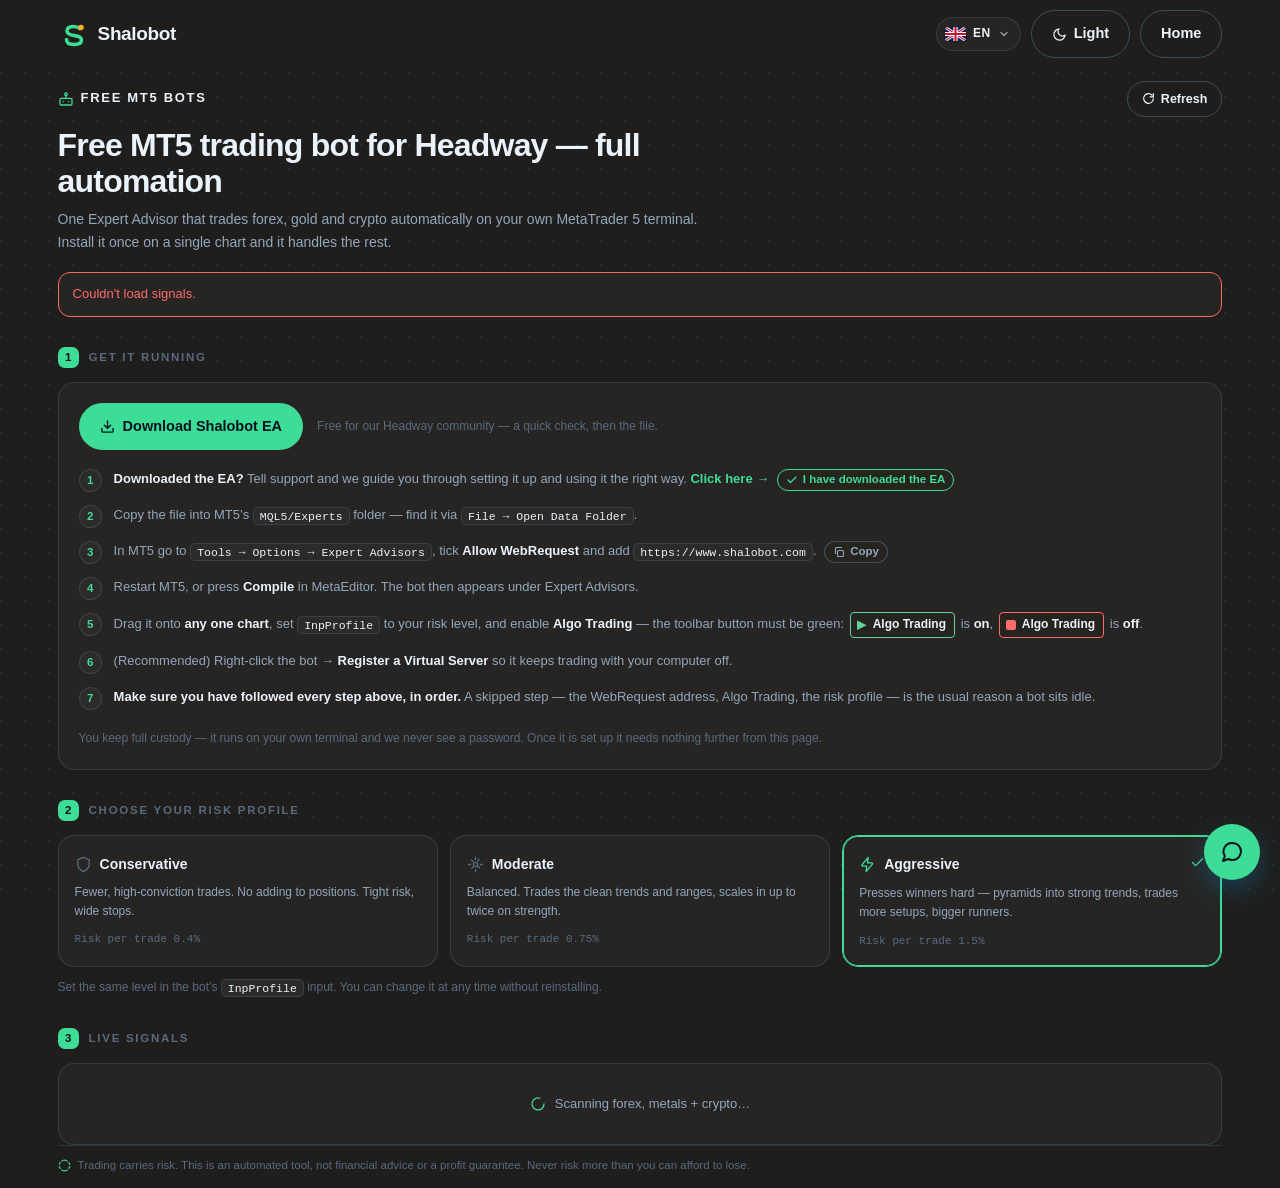
==== commit 82bb899d: "The download step comes first, with a pointer at the button Users download before anything else, so " ====
--- a/dashboard.html
+++ b/dashboard.html
@@ -97,13 +97,13 @@
       </div>
 
       <ol class="mt5-steps">
-        <li><span class="mt5-step-n">1</span><span>Copy the file into MT5&rsquo;s <code>MQL5/Experts</code> folder — find it via <code>File → Open Data Folder</code>.</span></li>
-        <li><span class="mt5-step-n">2</span><span class="mt5-step-t"><span>In MT5 go to <code>Tools → Options → Expert Advisors</code>, tick <b>Allow WebRequest</b> and add <code>https://www.shalobot.com</code>.</span> <button type="button" class="mt5-copy" data-copy="https://www.shalobot.com" aria-label="Copy the address"><svg viewBox="0 0 24 24" width="12" height="12" fill="none" stroke="currentColor" stroke-width="2.2" stroke-linecap="round" stroke-linejoin="round" aria-hidden="true"><rect x="9" y="9" width="12" height="12" rx="2"/><path d="M5 15V5a2 2 0 0 1 2-2h10"/></svg><span>Copy</span></button></span></li>
-        <li><span class="mt5-step-n">3</span><span>Restart MT5, or press <b>Compile</b> in MetaEditor. The bot then appears under Expert Advisors.</span></li>
-        <li><span class="mt5-step-n">4</span><span>Drag it onto <b>any one chart</b>, set <code>InpProfile</code> to your risk level, and enable <b>Algo Trading</b> — the toolbar button must be green: <span class="algo algo-on"><i></i>Algo Trading</span> is <b>on</b>, <span class="algo algo-off"><i></i>Algo Trading</span> is <b>off</b>.</span></li>
-        <li><span class="mt5-step-n">5</span><span>(Recommended) Right-click the bot → <b>Register a Virtual Server</b> so it keeps trading with your computer off.</span></li>
-        <li><span class="mt5-step-n">6</span><span><b>Make sure you have followed every step above, in order.</b> A skipped step — the WebRequest address, Algo Trading, the risk profile — is the usual reason a bot sits idle.</span></li>
-        <li><span class="mt5-step-n">7</span><span class="mt5-step-t"><span><b>Downloaded the EA?</b> Tell support and we guide you through setting it up and using it the right way.</span> <button type="button" class="mt5-copy mt5-downloaded" id="downloadedBtn"><svg viewBox="0 0 24 24" width="12" height="12" fill="none" stroke="currentColor" stroke-width="2.4" stroke-linecap="round" stroke-linejoin="round" aria-hidden="true"><path d="M20 6 9 17l-5-5"/></svg><span>I have downloaded the EA</span></button></span></li>
+        <li><span class="mt5-step-n">1</span><span class="mt5-step-t"><span><b>Downloaded the EA?</b> Tell support and we guide you through setting it up and using it the right way.</span> <span class="click-here">Click here →</span> <button type="button" class="mt5-copy mt5-downloaded" id="downloadedBtn"><svg viewBox="0 0 24 24" width="12" height="12" fill="none" stroke="currentColor" stroke-width="2.4" stroke-linecap="round" stroke-linejoin="round" aria-hidden="true"><path d="M20 6 9 17l-5-5"/></svg><span>I have downloaded the EA</span></button></span></li>
+        <li><span class="mt5-step-n">2</span><span>Copy the file into MT5&rsquo;s <code>MQL5/Experts</code> folder — find it via <code>File → Open Data Folder</code>.</span></li>
+        <li><span class="mt5-step-n">3</span><span class="mt5-step-t"><span>In MT5 go to <code>Tools → Options → Expert Advisors</code>, tick <b>Allow WebRequest</b> and add <code>https://www.shalobot.com</code>.</span> <button type="button" class="mt5-copy" data-copy="https://www.shalobot.com" aria-label="Copy the address"><svg viewBox="0 0 24 24" width="12" height="12" fill="none" stroke="currentColor" stroke-width="2.2" stroke-linecap="round" stroke-linejoin="round" aria-hidden="true"><rect x="9" y="9" width="12" height="12" rx="2"/><path d="M5 15V5a2 2 0 0 1 2-2h10"/></svg><span>Copy</span></button></span></li>
+        <li><span class="mt5-step-n">4</span><span>Restart MT5, or press <b>Compile</b> in MetaEditor. The bot then appears under Expert Advisors.</span></li>
+        <li><span class="mt5-step-n">5</span><span>Drag it onto <b>any one chart</b>, set <code>InpProfile</code> to your risk level, and enable <b>Algo Trading</b> — the toolbar button must be green: <span class="algo algo-on"><i></i>Algo Trading</span> is <b>on</b>, <span class="algo algo-off"><i></i>Algo Trading</span> is <b>off</b>.</span></li>
+        <li><span class="mt5-step-n">6</span><span>(Recommended) Right-click the bot → <b>Register a Virtual Server</b> so it keeps trading with your computer off.</span></li>
+        <li><span class="mt5-step-n">7</span><span><b>Make sure you have followed every step above, in order.</b> A skipped step — the WebRequest address, Algo Trading, the risk profile — is the usual reason a bot sits idle.</span></li>
       </ol>
 
       <p class="mt5-note">
--- a/mt5/mt5.css
+++ b/mt5/mt5.css
@@ -708,6 +708,7 @@
 }
 .mt5-copy:hover { color: var(--blue); border-color: var(--blue); }
 /* The "I have downloaded" button: the copy button's shape, the accent's colour. */
+.click-here { color: var(--blue); font-weight: 800; white-space: nowrap; }
 .mt5-copy.mt5-downloaded { color: var(--blue); border-color: var(--blue); font-weight: 700; }
 .mt5-copy.mt5-downloaded:hover { background: var(--surface-2); }
 .mt5-copy.is-copied { color: var(--on-accent); background: var(--ok); border-color: var(--ok); }
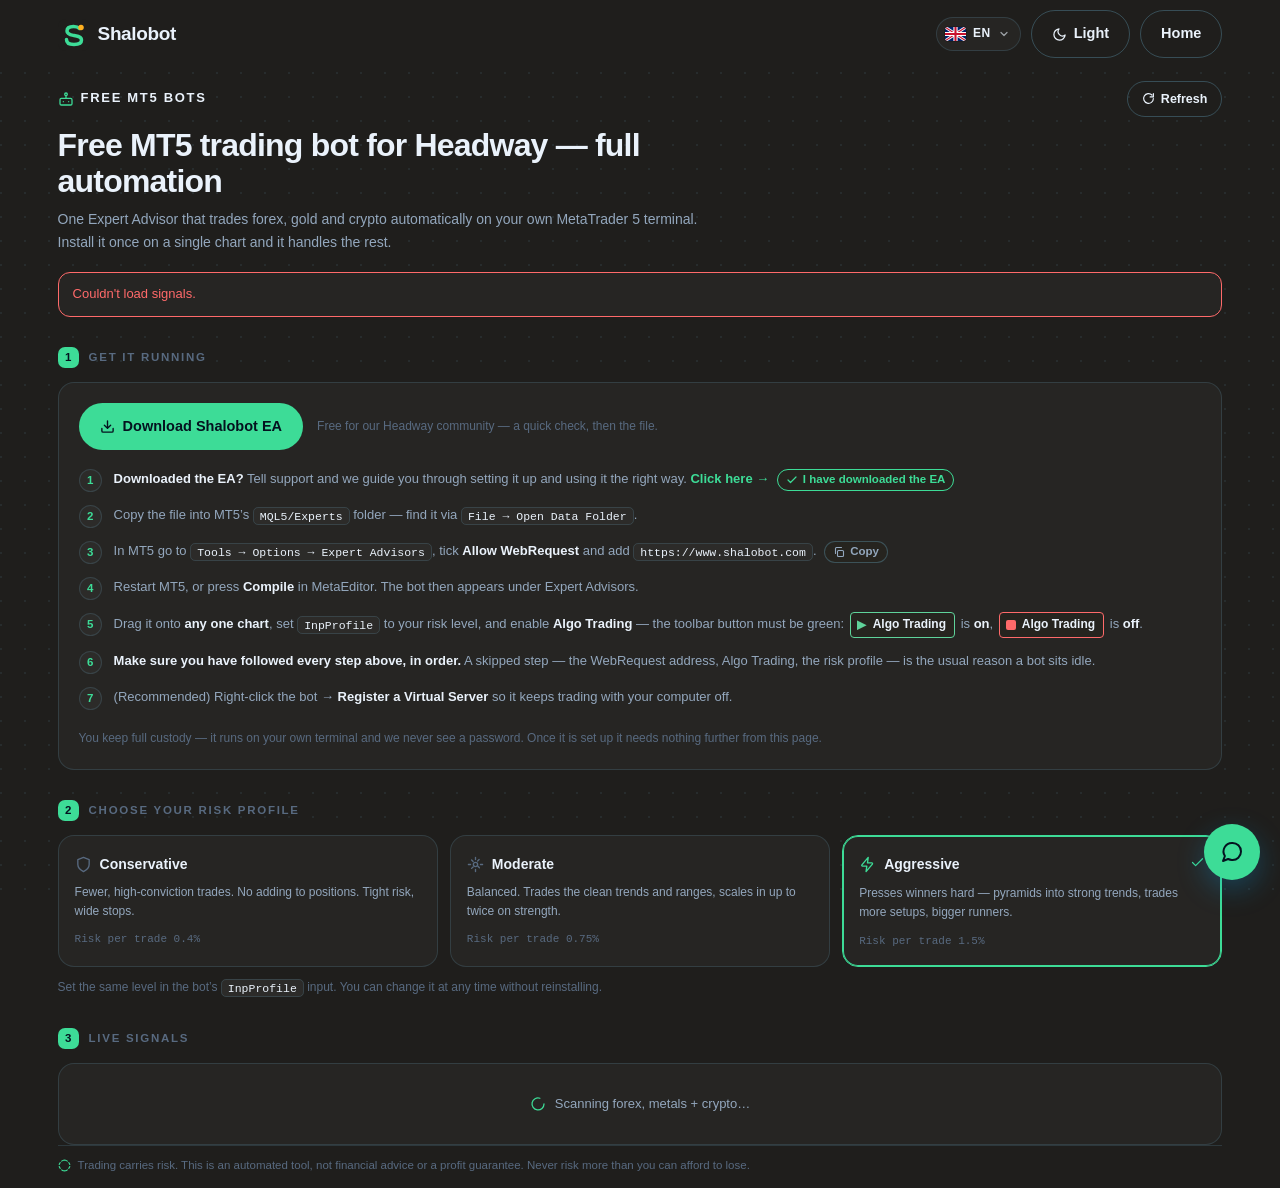
==== commit efb7cef3: "The downloaded button says Sent until we answer; the check-every-step line moves up One tap of "I ha" ====
--- a/dashboard.html
+++ b/dashboard.html
@@ -102,8 +102,8 @@
         <li><span class="mt5-step-n">3</span><span class="mt5-step-t"><span>In MT5 go to <code>Tools → Options → Expert Advisors</code>, tick <b>Allow WebRequest</b> and add <code>https://www.shalobot.com</code>.</span> <button type="button" class="mt5-copy" data-copy="https://www.shalobot.com" aria-label="Copy the address"><svg viewBox="0 0 24 24" width="12" height="12" fill="none" stroke="currentColor" stroke-width="2.2" stroke-linecap="round" stroke-linejoin="round" aria-hidden="true"><rect x="9" y="9" width="12" height="12" rx="2"/><path d="M5 15V5a2 2 0 0 1 2-2h10"/></svg><span>Copy</span></button></span></li>
         <li><span class="mt5-step-n">4</span><span>Restart MT5, or press <b>Compile</b> in MetaEditor. The bot then appears under Expert Advisors.</span></li>
         <li><span class="mt5-step-n">5</span><span>Drag it onto <b>any one chart</b>, set <code>InpProfile</code> to your risk level, and enable <b>Algo Trading</b> — the toolbar button must be green: <span class="algo algo-on"><i></i>Algo Trading</span> is <b>on</b>, <span class="algo algo-off"><i></i>Algo Trading</span> is <b>off</b>.</span></li>
-        <li><span class="mt5-step-n">6</span><span>(Recommended) Right-click the bot → <b>Register a Virtual Server</b> so it keeps trading with your computer off.</span></li>
-        <li><span class="mt5-step-n">7</span><span><b>Make sure you have followed every step above, in order.</b> A skipped step — the WebRequest address, Algo Trading, the risk profile — is the usual reason a bot sits idle.</span></li>
+        <li><span class="mt5-step-n">6</span><span><b>Make sure you have followed every step above, in order.</b> A skipped step — the WebRequest address, Algo Trading, the risk profile — is the usual reason a bot sits idle.</span></li>
+        <li><span class="mt5-step-n">7</span><span>(Recommended) Right-click the bot → <b>Register a Virtual Server</b> so it keeps trading with your computer off.</span></li>
       </ol>
 
       <p class="mt5-note">
@@ -176,18 +176,18 @@
 
     <div class="ea-body">
       <section id="eaForm">
-        <p class="ea-lede">The EA is free for Shalobot&rsquo;s own Headway community. Give the <b>exact full name and email you registered with at Headway</b> — that is how we match you against our partner list and send your download code — and a number we can guide you on after the download.</p>
+        <p class="ea-lede">Built on <b>Shalobot technology</b>. A few quick steps:</p>
 
         <div class="ea-acct ea-acct--hw">
           <div class="ea-acct-l">
-            <span>No Headway MT5 account yet? Open one through our link.</span>
+            <span>Already under us? Skip ahead.</span>
             <span class="ea-bonus"><svg viewBox="0 0 24 24" width="14" height="14" fill="none" stroke="currentColor" stroke-width="2.2" stroke-linecap="round" stroke-linejoin="round" aria-hidden="true"><path d="M20 12v10H4V12M2 7h20v5H2zM12 22V7M12 7H7.5a2.5 2.5 0 0 1 0-5C11 2 12 7 12 7zM12 7h4.5a2.5 2.5 0 0 0 0-5C13 2 12 7 12 7z"/></svg>Claim $150 + a 50% deposit bonus</span>
             <a class="ea-mt5" href="https://headway.partners/user/signup?hwp=8abf6d" target="_blank" rel="noopener noreferrer sponsored">
               <span class="ea-hw">headway</span>
               <span>Create account</span>
               <svg viewBox="0 0 24 24" width="12" height="12" fill="none" stroke="currentColor" stroke-width="2.2" stroke-linecap="round" stroke-linejoin="round"><path d="M15 3h6v6M10 14 21 3M18 13v6a2 2 0 0 1-2 2H5a2 2 0 0 1-2-2V8a2 2 0 0 1 2-2h6"/></svg>
             </a>
-            <small>Opening it through this link places the account under our partner group — that is what we check. Then come back here with the name and email you registered.</small>
+            <small>Our link puts your account under our partner group.</small>
           </div>
           <a class="ea-qr" href="https://headway.partners/user/signup?hwp=8abf6d" target="_blank" rel="noopener noreferrer sponsored" aria-label="Scan to open a Headway account">
             <img src="/logos/headway-signup-qr.svg" alt="QR code — open a Headway MT5 account through the Shalobot link" width="84" height="84" />
@@ -195,9 +195,14 @@
           </a>
         </div>
 
+        <div class="ea-deposit">
+          <span>Make a deposit</span>
+          <small>Any amount you want to start with — Headway adds a <b>50% bonus</b>. Request the EA when you are ready to start trading.</small>
+        </div>
+
         <div id="eaFields">
           <div class="ea-two">
-            <label class="ea-f"><span>Name — as registered at Headway</span><input class="field" id="eaName" placeholder="Full name" autocomplete="name" /></label>
+            <label class="ea-f"><span>Full name — as registered at Headway</span><input class="field" id="eaName" placeholder="Full name" autocomplete="name" /></label>
             <label class="ea-f"><span>Email — as registered at Headway</span><input class="field" id="eaMail" type="email" placeholder="you@email.com" autocomplete="email" /></label>
           </div>
           <div class="ea-f">
@@ -214,10 +219,10 @@
                 <ul class="cc-list" id="ccList" role="listbox"></ul>
               </div>
             </div>
-            <small>The number we reach you on after the download, to guide you through setting the EA up and using it the right way.</small>
+            <small>We guide you on it after the download.</small>
           </div>
           <div class="ea-f">
-            <span>Where should we contact you?</span>
+            <span>Contact on</span>
             <div class="chan" role="radiogroup" aria-label="Contact channel">
               <button type="button" class="chan-b" data-chan="whatsapp" role="radio" aria-checked="false">
                 <svg viewBox="0 0 24 24" width="18" height="18" aria-hidden="true"><path fill="#25D366" d="M12 2a10 10 0 0 0-8.6 15.1L2 22l5.1-1.3A10 10 0 1 0 12 2z"/><path fill="#fff" d="M9.2 7.4c-.2-.5-.4-.5-.6-.5h-.5c-.2 0-.5.1-.7.3-.3.3-1 1-1 2.4s1 2.8 1.2 3c.1.2 2 3.2 5 4.4 2.5 1 3 .8 3.5.7.5-.1 1.7-.7 1.9-1.4.2-.7.2-1.2.2-1.4-.1-.1-.3-.2-.6-.3l-2-1c-.3-.1-.5-.1-.7.1-.2.3-.8 1-1 1.2-.2.2-.3.2-.6.1-.3-.2-1.2-.5-2.3-1.5-.9-.8-1.5-1.7-1.6-2-.2-.3 0-.5.1-.6l.4-.5.3-.5c.1-.2 0-.4 0-.5l-1-2.2z"/></svg>
@@ -228,7 +233,6 @@
                 <span>Telegram</span>
               </button>
             </div>
-            <small>On that number. We show you exactly how to use the EA so you start the right way.</small>
           </div>
           <p class="ea-limit" id="eaLimit" hidden>You have sent this three times. Wait for our reply in the support window — it unlocks sending again.</p>
           <button type="button" class="btn btn-blue ea-send" id="eaSend" disabled>
@@ -245,7 +249,7 @@
         <div class="ea-sent" id="eaSent" hidden>
           <svg viewBox="0 0 24 24" width="15" height="15" fill="none" stroke="currentColor" stroke-width="2.4" stroke-linecap="round" stroke-linejoin="round"><path d="M20 6 9 17l-5-5"/></svg>
           <div class="ea-sent-b">
-            <span><b>Sent.</b> We are checking your details against our Headway partner list now. Your code arrives in the <b>support window</b> at the corner of this page — keep it open, the reply lands there.</span>
+            <span><b>Sent.</b> We check your Headway account and deposit now. Your code arrives in the <b>support window</b> at the corner of this page.</span>
             <button type="button" class="ea-link" id="eaWaitOpen">While you wait: the bonus and the community →</button>
           </div>
         </div>
@@ -262,7 +266,7 @@
                   Download
                 </button>
               </div>
-              <small>Your code works only on this browser.</small>
+              <small>Works on this browser only.</small>
             </label>
           </div>
         </div>
--- a/mt5/mt5.css
+++ b/mt5/mt5.css
@@ -571,6 +571,11 @@
   .ea-qr img { width: 64px; height: 64px; }
 }
 
+/* The deposit ask: a heading and one line, in the field's own typography. */
+.ea-deposit { margin: 0 0 14px; }
+.ea-deposit > span { display: block; margin-bottom: 4px; font-size: 12.5px; font-weight: 600; color: var(--ink); }
+.ea-deposit small { display: block; font-size: 12.5px; line-height: 1.45; color: var(--ink-muted); }
+.ea-deposit small b { color: var(--ink); }
 .ea-f { display: block; margin-bottom: 12px; }
 .ea-f > span { display: block; margin-bottom: 6px; font-size: 12.5px; font-weight: 600; color: var(--ink); }
 .ea-f small { display: block; margin-top: 6px; font-size: 12px; line-height: 1.45; color: var(--ink-faint); }
@@ -711,6 +716,12 @@
 .click-here { color: var(--blue); font-weight: 800; white-space: nowrap; }
 .mt5-copy.mt5-downloaded { color: var(--blue); border-color: var(--blue); font-weight: 700; }
 .mt5-copy.mt5-downloaded:hover { background: var(--surface-2); }
+/* Sent: green, the tick draws itself, and it stays that way until we answer. */
+.mt5-copy.mt5-downloaded.is-sent, .mt5-copy.mt5-downloaded.is-sent:hover { color: var(--on-accent); background: var(--ok); border-color: var(--ok); cursor: default; }
+.mt5-copy.mt5-downloaded.just-sent { animation: sent-pop .5s cubic-bezier(.2,.9,.3,1.3); }
+.mt5-copy.mt5-downloaded.just-sent svg path { stroke-dasharray: 24; stroke-dashoffset: 24; animation: sent-draw .4s .12s ease forwards; }
+@keyframes sent-pop { 0% { transform: scale(.94); } 55% { transform: scale(1.07); } 100% { transform: scale(1); } }
+@keyframes sent-draw { to { stroke-dashoffset: 0; } }
 .mt5-copy.is-copied { color: var(--on-accent); background: var(--ok); border-color: var(--ok); }
 
 .algo {
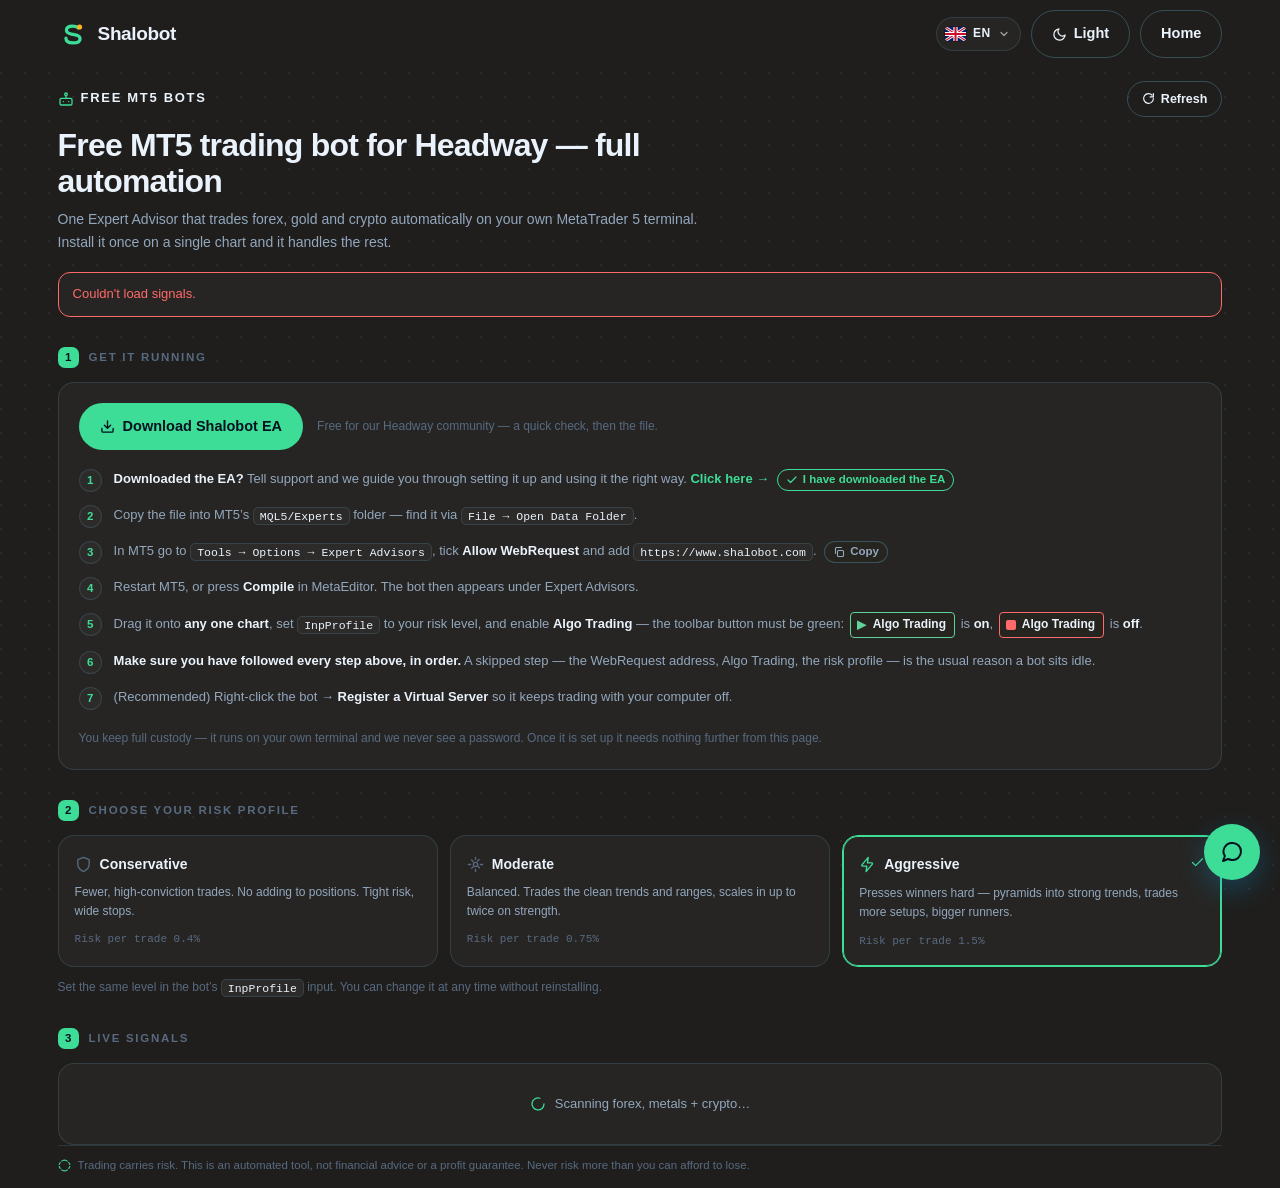
==== commit e445f19b: "The MT5 dashboard needs a connected Deriv account; the app opens on /trading /dashboard is checked a" ====
--- a/dashboard.html
+++ b/dashboard.html
@@ -26,6 +26,11 @@
    Navy is the default when nothing has been chosen. */
 (function(){try{var t=localStorage.getItem("shalo_theme");
 document.documentElement.setAttribute("data-theme",t==="light"?"light":"dark");}catch(e){document.documentElement.setAttribute("data-theme","dark");}})();
+/* The installed app opens on /trading. One installed before that may still open here: a
+   launch (the app's own window, nothing before this page) goes to /trading; a tap on the MT5
+   button inside the app has a page before it and stays. */
+(function(){try{var app=(window.matchMedia&&matchMedia("(display-mode: standalone)").matches)||navigator.standalone===true;
+if(app&&!document.referrer&&history.length<=1)location.replace("/trading");}catch(e){}})();
 </script>
 <link rel="stylesheet" href="/styles.css" />
 <link rel="stylesheet" href="/mt5/mt5.css" />
@@ -176,6 +181,9 @@
 
     <div class="ea-body">
       <section id="eaForm">
+        <!-- Shown when "I have downloaded the EA" was pressed by somebody who
+             is not approved yet: why the request opened instead. -->
+        <div class="ea-gate" id="eaGate" role="alert" hidden><b id="eaGateTitle"></b><span id="eaGateText"></span></div>
         <p class="ea-lede">Built on <b>Shalobot technology</b>. A few quick steps:</p>
 
         <div class="ea-acct ea-acct--hw">
--- a/styles.css
+++ b/styles.css
@@ -462,6 +462,7 @@
 
 .brand { display: inline-flex; align-items: center; gap: 10px; }
 .brand-mark { display: block; width: 30px; height: 30px; flex: none; }
+.brand-mark svg { display: block; width: 100%; height: 100%; }
 .brand-name { font-size: 19px; font-weight: 700; letter-spacing: -0.02em; }
 
 .nav-cta { display: flex; gap: 8px; margin-left: auto; }
--- a/mt5/mt5.css
+++ b/mt5/mt5.css
@@ -680,6 +680,13 @@
 .ea-row .field { flex: 1; min-width: 0; font-family: ui-monospace, SFMono-Regular, Menlo, Consolas, monospace; letter-spacing: .04em; text-transform: uppercase; }
 .ea-row .btn { flex: none; gap: 7px; padding: 0 16px; }
 
+/* Why the sheet opened instead of the support message: not approved yet. */
+.ea-gate {
+  margin: 0 0 14px; padding: 12px 14px; border-radius: 12px; font-size: 12.5px; line-height: 1.45; color: var(--ink);
+  border: 1px solid var(--amber); background: transparent;
+  background: color-mix(in srgb, var(--amber) 9%, transparent);
+}
+.ea-gate b { display: block; margin-bottom: 3px; font-size: 13px; color: var(--amber); }
 .ea-err {
   margin: 12px 0 0; padding: 9px 12px;
   border: 1px solid var(--danger); border-radius: var(--radius-sm);
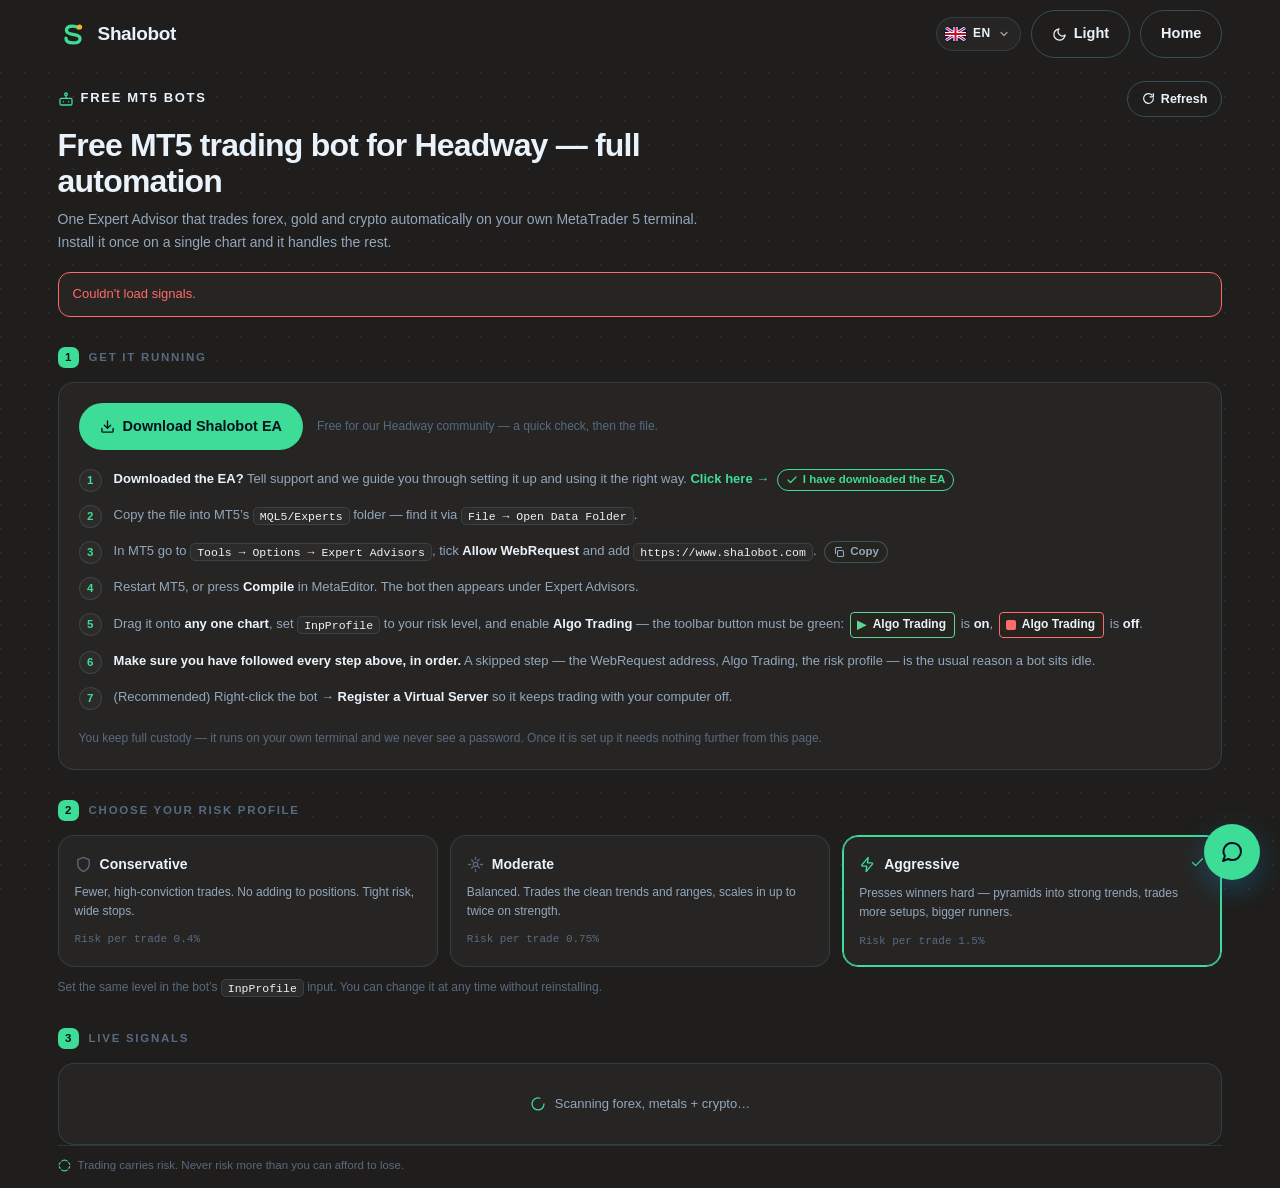
==== commit 01674e3d: "Simulator card only when asked; short risk line on the dashboard Owner asked: - The simulator's setu" ====
--- a/dashboard.html
+++ b/dashboard.html
@@ -148,8 +148,7 @@
   <div class="dash-foot">
     <p class="disclaimer mt5-disc">
       <svg viewBox="0 0 24 24" width="13" height="13" fill="none" stroke="currentColor" stroke-width="2" stroke-linecap="round" aria-hidden="true"><path d="M10.1 2.2a10 10 0 0 1 3.8 0M2.2 10.1a10 10 0 0 1 1.9-3.3M2.2 13.9a10 10 0 0 0 1.9 3.3M10.1 21.8a10 10 0 0 0 3.8 0M21.8 13.9a10 10 0 0 1-1.9 3.3M21.8 10.1a10 10 0 0 0-1.9-3.3M6.8 20a10 10 0 0 0 3.3 1.8M17.2 20a10 10 0 0 1-3.3 1.8M6.8 4a10 10 0 0 1 3.3-1.8M17.2 4a10 10 0 0 0-3.3-1.8"/></svg>
-      Trading carries risk. This is an automated tool, not financial advice or a profit
-      guarantee. Never risk more than you can afford to lose.
+      Trading carries risk. Never risk more than you can afford to lose.
     </p>
   </div>
 
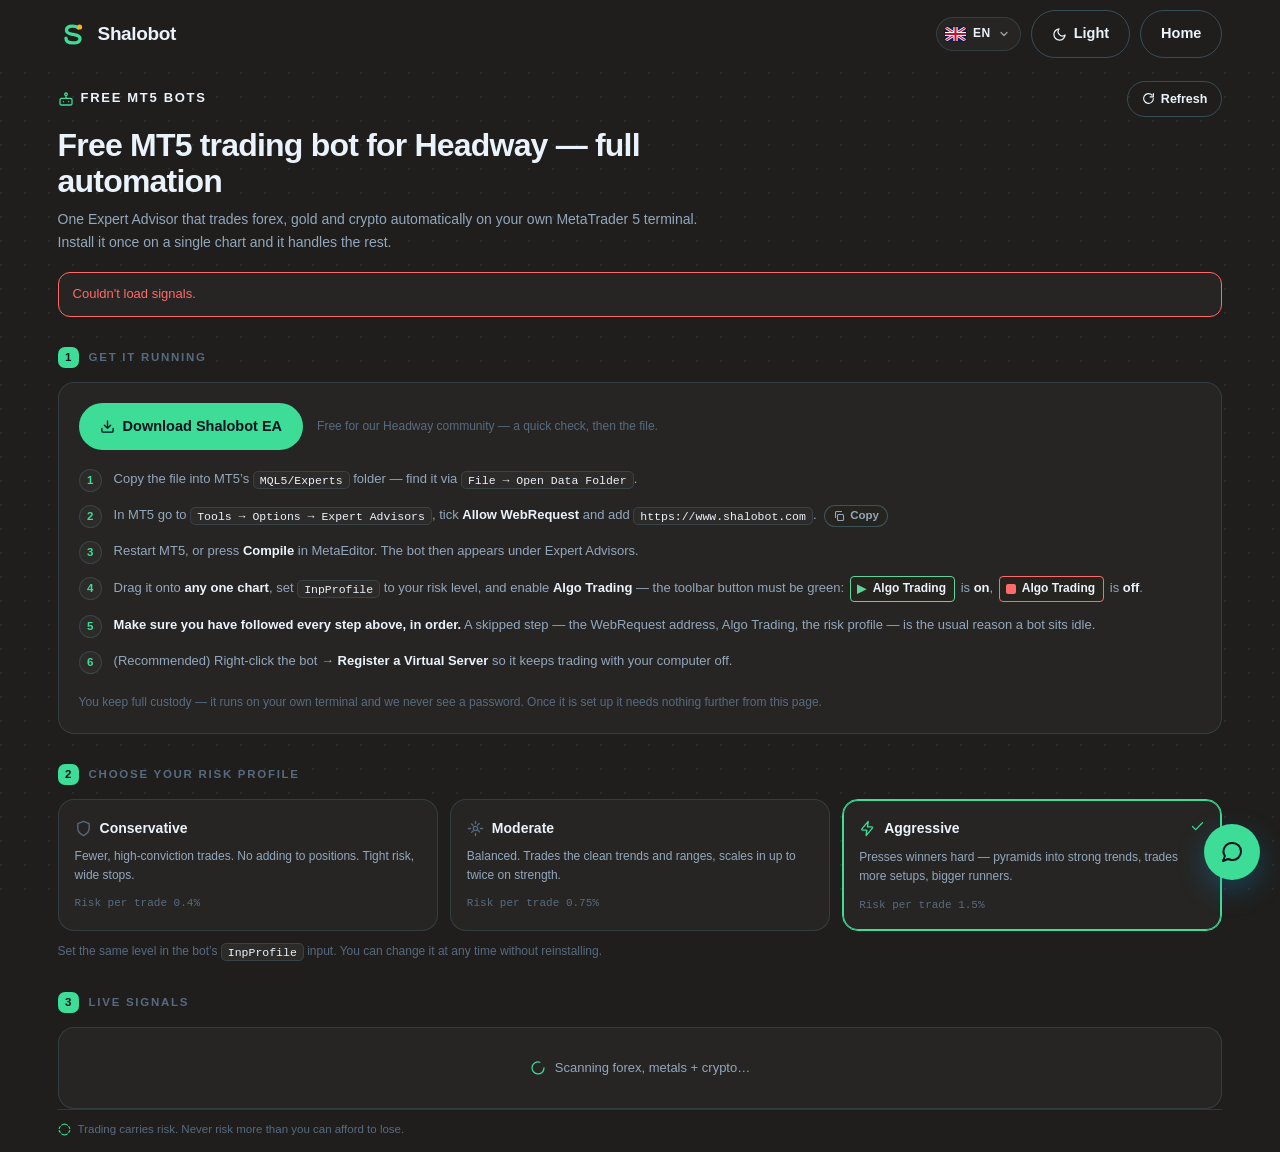
==== commit 07ea9427: "Set-up help only for approved EA users - "Downloaded the EA?" step and its button show only to a bro" ====
--- a/dashboard.html
+++ b/dashboard.html
@@ -102,7 +102,7 @@
       </div>
 
       <ol class="mt5-steps">
-        <li><span class="mt5-step-n">1</span><span class="mt5-step-t"><span><b>Downloaded the EA?</b> Tell support and we guide you through setting it up and using it the right way.</span> <span class="click-here">Click here →</span> <button type="button" class="mt5-copy mt5-downloaded" id="downloadedBtn"><svg viewBox="0 0 24 24" width="12" height="12" fill="none" stroke="currentColor" stroke-width="2.4" stroke-linecap="round" stroke-linejoin="round" aria-hidden="true"><path d="M20 6 9 17l-5-5"/></svg><span>I have downloaded the EA</span></button></span></li>
+        <li id="dlStep" hidden><span class="mt5-step-n">1</span><span class="mt5-step-t"><span><b>Downloaded the EA?</b> Tell support and we guide you through setting it up and using it the right way.</span> <span class="click-here">Click here →</span> <button type="button" class="mt5-copy mt5-downloaded" id="downloadedBtn"><svg viewBox="0 0 24 24" width="12" height="12" fill="none" stroke="currentColor" stroke-width="2.4" stroke-linecap="round" stroke-linejoin="round" aria-hidden="true"><path d="M20 6 9 17l-5-5"/></svg><span>I have downloaded the EA</span></button></span></li>
         <li><span class="mt5-step-n">2</span><span>Copy the file into MT5&rsquo;s <code>MQL5/Experts</code> folder — find it via <code>File → Open Data Folder</code>.</span></li>
         <li><span class="mt5-step-n">3</span><span class="mt5-step-t"><span>In MT5 go to <code>Tools → Options → Expert Advisors</code>, tick <b>Allow WebRequest</b> and add <code>https://www.shalobot.com</code>.</span> <button type="button" class="mt5-copy" data-copy="https://www.shalobot.com" aria-label="Copy the address"><svg viewBox="0 0 24 24" width="12" height="12" fill="none" stroke="currentColor" stroke-width="2.2" stroke-linecap="round" stroke-linejoin="round" aria-hidden="true"><rect x="9" y="9" width="12" height="12" rx="2"/><path d="M5 15V5a2 2 0 0 1 2-2h10"/></svg><span>Copy</span></button></span></li>
         <li><span class="mt5-step-n">4</span><span>Restart MT5, or press <b>Compile</b> in MetaEditor. The bot then appears under Expert Advisors.</span></li>
--- a/styles.css
+++ b/styles.css
@@ -1396,3 +1396,7 @@
 .tog[aria-checked="true"] { background: rgba(20, 160, 90, 0.18); border-color: var(--ok); }
 .tog[aria-checked="true"] .tog-dot { transform: translateX(16px); background: var(--ok); }
 
+/* An installed app has nothing to install: the button never shows inside one (owner). */
+@media (display-mode: standalone), (display-mode: fullscreen), (display-mode: minimal-ui), (display-mode: window-controls-overlay), (display-mode: tabbed) {
+  [data-install] { display: none !important; }
+}
--- a/mt5/mt5.css
+++ b/mt5/mt5.css
@@ -163,6 +163,7 @@
   line-height: 1.65;
   color: var(--ink-muted);
 }
+.mt5-steps li[hidden] { display: none; }
 .mt5-steps b { color: var(--ink); font-weight: 650; }
 
 .mt5-step-n {
